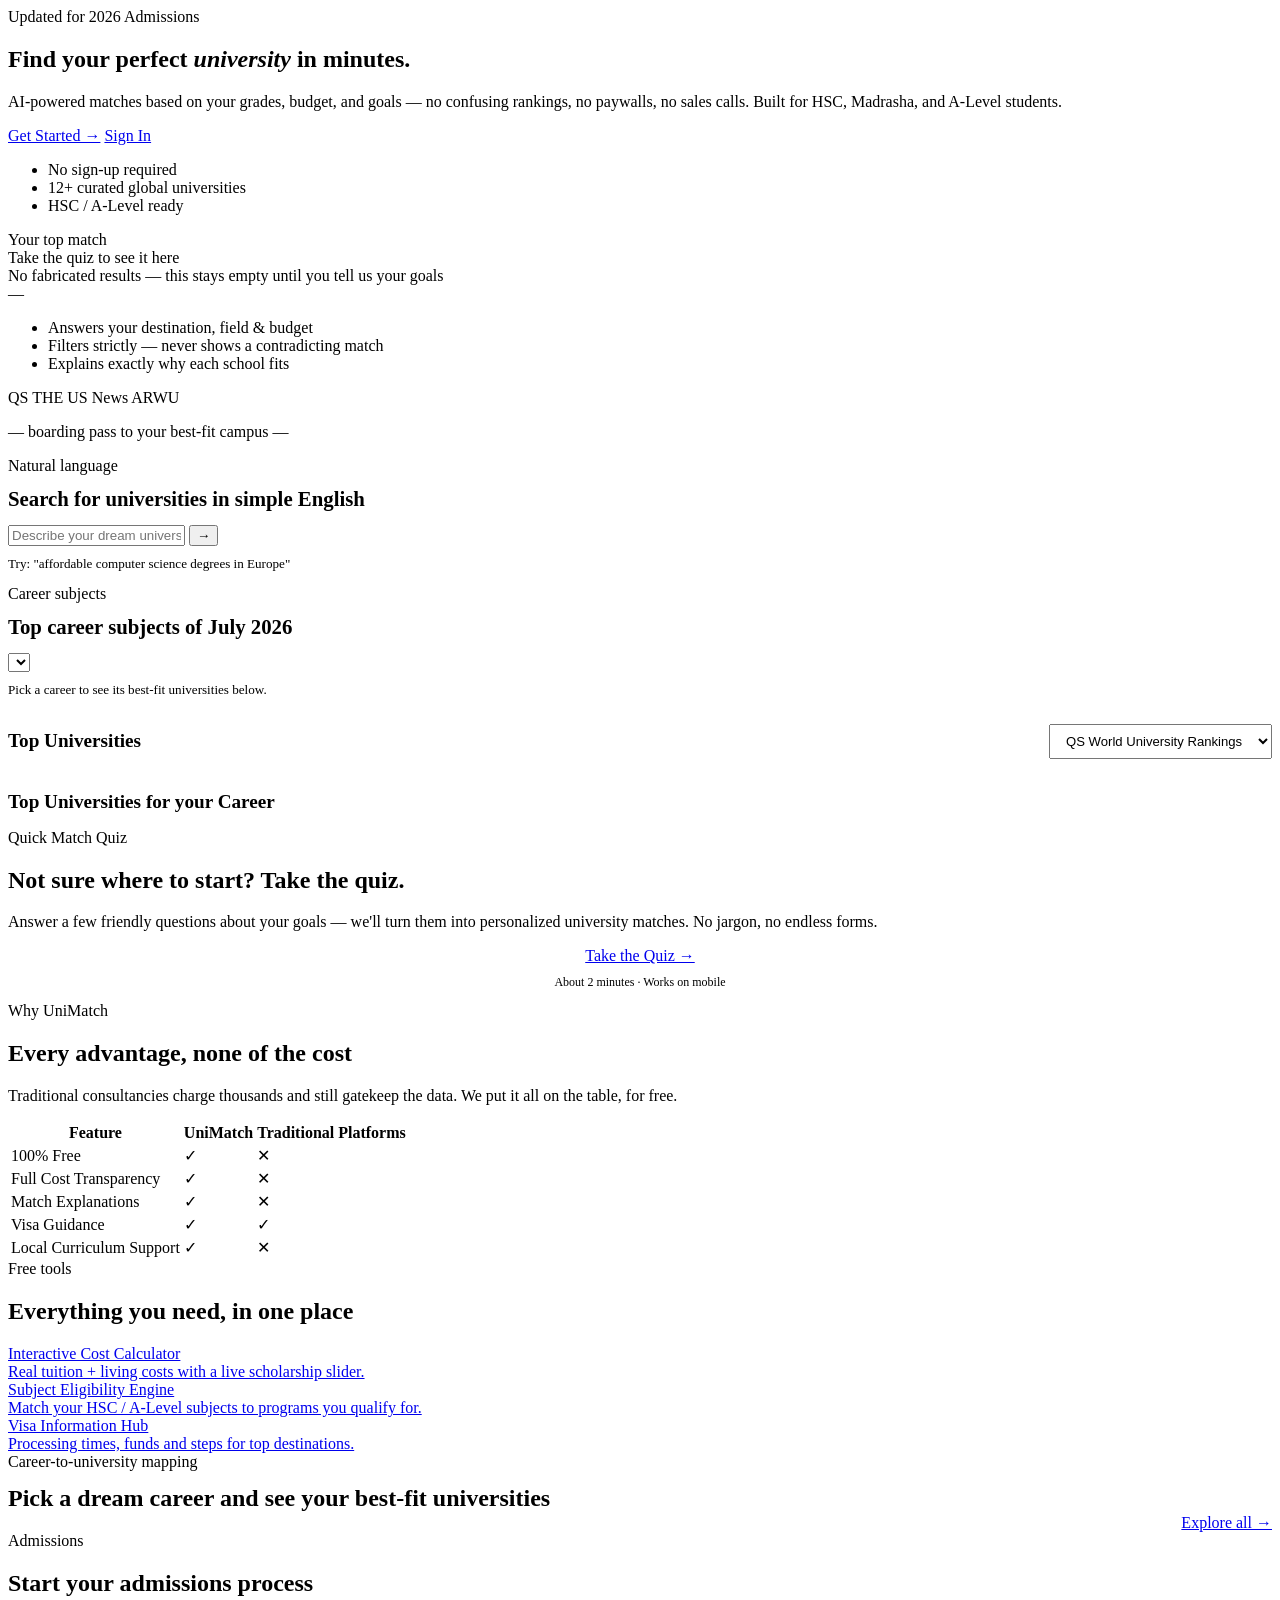
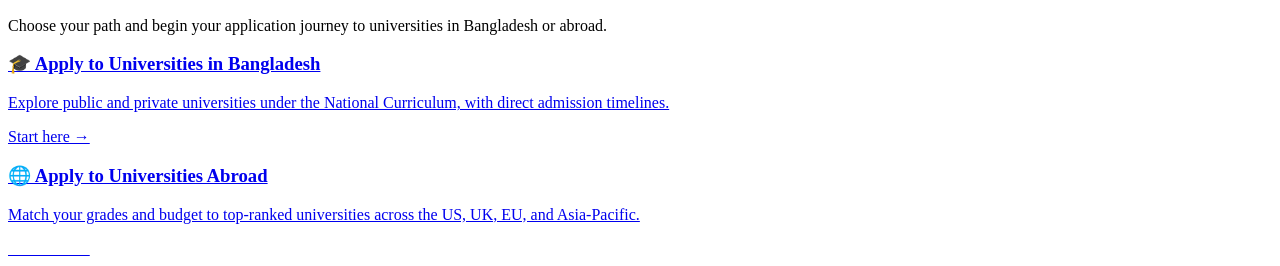
==== index.html @ 670eb044 "Add files via upload" ====
<!DOCTYPE html>
<html lang="en">
<head>
<meta charset="UTF-8">
<meta name="viewport" content="width=device-width, initial-scale=1.0">
<title>UniMatch — Find Your Perfect University in Minutes</title>
<meta name="description" content="AI-assisted, 100% free university matching for HSC, Madrasha and A-Level students — no confusing rankings, no paywalls.">
<link rel="preconnect" href="https://fonts.googleapis.com">
<link rel="stylesheet" href="css/style.css">
</head>
<body>

<div id="site-header" data-active="home"></div>

<main>

  <!-- HERO -->
  <section class="hero">
    <div class="wrap hero-grid">
      <div>
        <div class="hero-eyebrow-row">
          <span class="hero-badge">Updated for 2026 Admissions</span>
        </div>
        <h1 class="hero-title">Find your perfect <em>university</em> in minutes.</h1>
        <p class="hero-sub">AI-powered matches based on your grades, budget, and goals — no confusing rankings, no paywalls, no sales calls. Built for HSC, Madrasha, and A-Level students.</p>
        <div class="hero-cta-row">
          <a href="tools.html#quiz" class="btn btn-primary btn-shine">Get Started →</a>
          <a href="#" class="btn btn-ghost">Sign In</a>
        </div>
        <ul class="hero-trust">
          <li>No sign-up required</li>
          <li>12+ curated global universities</li>
          <li>HSC / A-Level ready</li>
        </ul>
      </div>

      <div class="hero-visual">
        <div class="ticket" id="heroTicket">
          <div class="ticket-row">
            <div>
              <div class="ticket-label" id="heroTicketLabel">Your top match</div>
              <div class="ticket-uni" id="heroTicketUni">Take the quiz to see it here</div>
              <div class="ticket-loc" id="heroTicketLoc">No fabricated results — this stays empty until you tell us your goals</div>
            </div>
            <div class="ticket-score" id="heroTicketScore">—</div>
          </div>
          <div class="ticket-divider"></div>
          <ul class="ticket-reasons" id="heroTicketReasons">
            <li>Answers your destination, field &amp; budget</li>
            <li>Filters strictly — never shows a contradicting match</li>
            <li>Explains exactly why each school fits</li>
          </ul>
          <div class="ticket-tags">
            <span class="ticket-tag">QS</span>
            <span class="ticket-tag">THE</span>
            <span class="ticket-tag">US News</span>
            <span class="ticket-tag">ARWU</span>
          </div>
        </div>
        <p class="hero-visual-caption">— boarding pass to your best-fit campus —</p>
      </div>
    </div>
  </section>

  <!-- DUAL SEARCH -->
  <section style="padding-top:0;">
    <div class="wrap panel-grid">
      <div class="reveal">
        <span class="eyebrow">Natural language</span>
        <h3 style="font-family:var(--font-display);font-size:1.3rem;margin:12px 0 14px;">Search for universities in simple English</h3>
        <div class="search-row">
          <input class="input-line" id="homeSearchInput" placeholder="Describe your dream university…">
          <button class="btn btn-primary" id="homeSearchBtn">→</button>
        </div>
        <p style="font-size:.82rem;color:var(--ink-45);margin-top:10px;">Try: "affordable computer science degrees in Europe"</p>
      </div>
      <div class="reveal">
        <span class="eyebrow">Career subjects</span>
        <h3 style="font-family:var(--font-display);font-size:1.3rem;margin:12px 0 14px;">Top career subjects of July 2026</h3>
        <select class="input-line" id="homeCareerSelect"></select>
        <p style="font-size:.82rem;color:var(--ink-45);margin-top:10px;">Pick a career to see its best-fit universities below.</p>
      </div>
    </div>
  </section>

  <!-- RANKINGS + CAREER PREVIEW -->
  <section>
    <div class="wrap panel-grid">
      <div class="reveal">
        <div class="field-block" style="display:flex;justify-content:space-between;align-items:center;">
          <h3 style="font-family:var(--font-display);font-size:1.2rem;">Top Universities</h3>
          <select class="input-line" style="width:auto;padding:8px 12px;font-size:.82rem;" id="homeRankSelect">
            <option value="qs">QS World University Rankings</option>
            <option value="the">Times Higher Education</option>
            <option value="usnews">US News &amp; World Report</option>
            <option value="arwu">ARWU Shanghai Ranking</option>
          </select>
        </div>
        <ul id="homeRankList"></ul>
      </div>
      <div class="reveal">
        <h3 style="font-family:var(--font-display);font-size:1.2rem;margin-bottom:16px;">Top Universities for your Career</h3>
        <div id="homeCareerList"></div>
      </div>
    </div>
  </section>

  <!-- QUICK MATCH QUIZ BANNER -->
  <section style="padding-top:0;">
    <div class="wrap">
      <div class="tool-hero reveal">
        <div>
          <span class="eyebrow">Quick Match Quiz</span>
          <h2>Not sure where to start? Take the quiz.</h2>
          <p>Answer a few friendly questions about your goals — we'll turn them into personalized university matches. No jargon, no endless forms.</p>
        </div>
        <div style="text-align:center;">
          <a href="tools.html#quiz" class="btn btn-gold btn-shine">Take the Quiz →</a>
          <p style="font-family:var(--font-mono);font-size:.75rem;color:var(--ink-45);margin-top:10px;">About 2 minutes · Works on mobile</p>
        </div>
      </div>
    </div>
  </section>

  <!-- WHY FMV -->
  <section>
    <div class="wrap">
      <div class="section-head center reveal">
        <span class="eyebrow" style="justify-content:center;">Why UniMatch</span>
        <h2>Every advantage, none of the cost</h2>
        <p>Traditional consultancies charge thousands and still gatekeep the data. We put it all on the table, for free.</p>
      </div>
      <div class="compare-wrap reveal">
        <table class="compare">
          <thead>
            <tr><th>Feature</th><th class="brand-col">UniMatch</th><th>Traditional Platforms</th></tr>
          </thead>
          <tbody>
            <tr><td>100% Free</td><td class="yes">✓</td><td class="no">✕</td></tr>
            <tr><td>Full Cost Transparency</td><td class="yes">✓</td><td class="no">✕</td></tr>
            <tr><td>Match Explanations</td><td class="yes">✓</td><td class="no">✕</td></tr>
            <tr><td>Visa Guidance</td><td class="yes">✓</td><td class="yes">✓</td></tr>
            <tr><td>Local Curriculum Support</td><td class="yes">✓</td><td class="no">✕</td></tr>
          </tbody>
        </table>
      </div>
    </div>
  </section>

  <!-- TOOLS GRID -->
  <section style="padding-top:0;">
    <div class="wrap">
      <div class="section-head reveal">
        <span class="eyebrow">Free tools</span>
        <h2>Everything you need, in one place</h2>
      </div>
      <div class="career-grid reveal" style="grid-template-columns:repeat(3,1fr);">
        <a href="tools.html#cost" class="career-card">
          <div class="career-name">Interactive Cost Calculator</div>
          <div class="career-field">Real tuition + living costs with a live scholarship slider.</div>
        </a>
        <a href="tools.html#eligibility" class="career-card">
          <div class="career-name">Subject Eligibility Engine</div>
          <div class="career-field">Match your HSC / A-Level subjects to programs you qualify for.</div>
        </a>
        <a href="visa.html" class="career-card">
          <div class="career-name">Visa Information Hub</div>
          <div class="career-field">Processing times, funds and steps for top destinations.</div>
        </a>
      </div>
    </div>
  </section>

  <!-- CAREER TO UNIVERSITY MAPPING -->
  <section style="padding-top:0;">
    <div class="wrap">
      <div class="section-head reveal" style="display:flex;justify-content:space-between;align-items:flex-end;max-width:none;flex-wrap:wrap;gap:10px;">
        <div>
          <span class="eyebrow">Career-to-university mapping</span>
          <h2 style="margin-top:14px;">Pick a dream career and see your best-fit universities</h2>
        </div>
        <a href="tools.html#career" class="btn btn-ghost btn-sm">Explore all →</a>
      </div>
      <div class="career-grid reveal" id="homeCareerGrid"></div>
    </div>
  </section>

  <!-- ADMISSIONS CTA -->
  <section>
    <div class="wrap">
      <div class="section-head center reveal">
        <span class="eyebrow" style="justify-content:center;">Admissions</span>
        <h2>Start your admissions process</h2>
        <p>Choose your path and begin your application journey to universities in Bangladesh or abroad.</p>
      </div>
      <div class="path-grid reveal">
        <a href="admissions.html#bd" class="path-card bd">
          <h3>🎓 Apply to Universities in Bangladesh</h3>
          <p>Explore public and private universities under the National Curriculum, with direct admission timelines.</p>
          <span class="btn btn-ghost" style="border-color:rgba(16,25,46,.3);width:fit-content;">Start here →</span>
        </a>
        <a href="admissions.html#abroad" class="path-card abroad">
          <h3>🌐 Apply to Universities Abroad</h3>
          <p>Match your grades and budget to top-ranked universities across the US, UK, EU, and Asia-Pacific.</p>
          <span class="btn btn-ghost" style="border-color:rgba(255,255,255,.35);color:#fff;width:fit-content;">Start here →</span>
        </a>
      </div>
    </div>
  </section>

</main>

<div id="site-footer"></div>

<script src="js/data.js"></script>
<script src="js/main.js"></script>
<script src="js/home.js"></script>
</body>
</html>
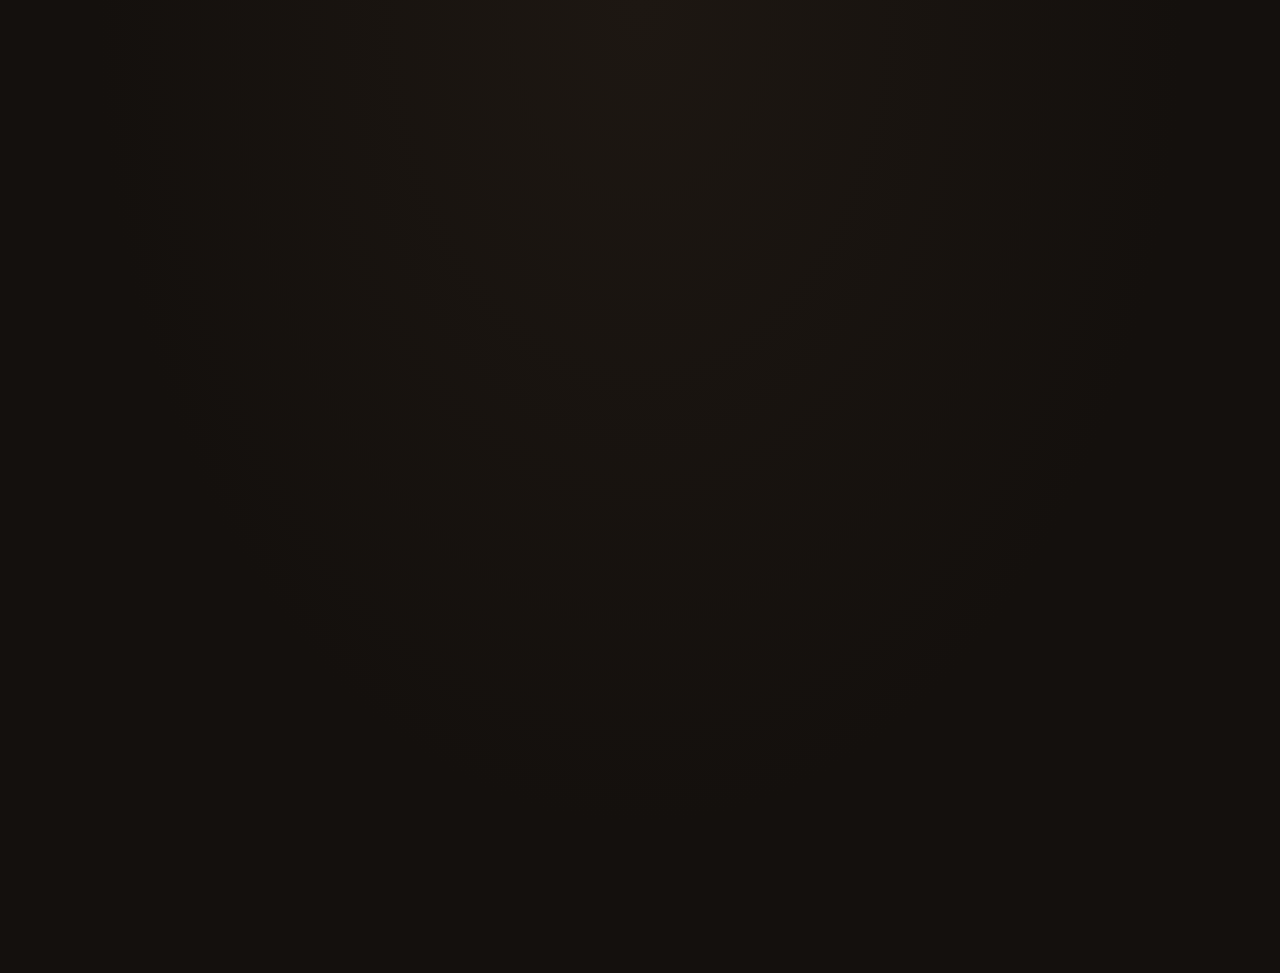
==== commit 03f3e2a3: "Rename gemini-code-1784160154772.html to index.html" ====
--- a/index.html
+++ b/index.html
@@ -1,219 +1,63 @@
 <!DOCTYPE html>
 <html lang="en">
 <head>
-<meta charset="UTF-8">
-<meta name="viewport" content="width=device-width, initial-scale=1.0">
-<title>UniMatch — Find Your Perfect University in Minutes</title>
-<meta name="description" content="AI-assisted, 100% free university matching for HSC, Madrasha and A-Level students — no confusing rankings, no paywalls.">
-<link rel="preconnect" href="https://fonts.googleapis.com">
-<link rel="stylesheet" href="css/style.css">
+  <meta charset="UTF-8">
+  <meta name="viewport" content="width=device-width, initial-scale=1.0">
+  <title>UniMatch — Smart University Matching</title>
+  <link rel="stylesheet" href="style.css">
+  <script src="js/main.js" defer></script>
 </head>
 <body>
 
-<div id="site-header" data-active="home"></div>
+  <div id="site-header" data-active="home"></div>
 
-<main>
+  <main class="wrap" style="padding-top: 40px; padding-bottom: 80px;">
+    <section class="reveal" style="text-align: center; max-width: 700px; margin: 0 auto 60px auto;">
+      <span class="eyebrow">AI-Assisted Search Framework</span>
+      <h1 style="font-size: 2.8rem; line-height: 1.15; margin: 12px 0 20px 0; letter-spacing: -0.03em;">
+        Find Your Perfect University Match.
+      </h1>
+      <p style="font-size: 1.2rem; color: var(--cream-dim); line-height: 1.6; margin-bottom: 30px;">
+        Connect your HSC, Madrasha, or A-Level grades directly to realistic global admissions pathways and local institution choices.
+      </p>
+      
+      <div style="background: var(--surface); border: 1px solid var(--line); padding: 6px; border-radius: 30px; display: flex; gap: 6px; align-items: center; max-width: 540px; margin: 0 auto;">
+        <input type="text" id="homeSearchInput" placeholder="Try: 'Computer Science in USA under $25k budget'..." style="flex: 1; background: transparent; border: 0; padding: 0 20px; color: var(--cream); font-family: inherit; font-size: 0.95rem; outline: none;">
+        <button class="btn btn-primary btn-shine" id="homeSearchBtn" style="border-radius: 24px; padding: 10px 24px;">Search Matrix</button>
+      </div>
+    </section>
 
-  <!-- HERO -->
-  <section class="hero">
-    <div class="wrap hero-grid">
-      <div>
-        <div class="hero-eyebrow-row">
-          <span class="hero-badge">Updated for 2026 Admissions</span>
-        </div>
-        <h1 class="hero-title">Find your perfect <em>university</em> in minutes.</h1>
-        <p class="hero-sub">AI-powered matches based on your grades, budget, and goals — no confusing rankings, no paywalls, no sales calls. Built for HSC, Madrasha, and A-Level students.</p>
-        <div class="hero-cta-row">
-          <a href="tools.html#quiz" class="btn btn-primary btn-shine">Get Started →</a>
-          <a href="#" class="btn btn-ghost">Sign In</a>
-        </div>
-        <ul class="hero-trust">
-          <li>No sign-up required</li>
-          <li>12+ curated global universities</li>
-          <li>HSC / A-Level ready</li>
-        </ul>
+    <div class="footer-grid" style="margin-top: 40px; gap: 30px;">
+      <div class="visa-card reveal" style="padding: 30px;">
+        <span class="eyebrow">Strategic Evaluation</span>
+        <h3>Natural Query Search</h3>
+        <p style="margin-top: 10px; color: var(--cream-dim);">Describe your dream target parameters in normal everyday language. The processing engine isolates regions, fees, and subject domains automatically.</p>
+        <a href="tools.html#search" class="btn btn-ghost btn-sm" style="margin-top: 20px; padding-left: 0;">Launch Search →</a>
       </div>
-
-      <div class="hero-visual">
-        <div class="ticket" id="heroTicket">
-          <div class="ticket-row">
-            <div>
-              <div class="ticket-label" id="heroTicketLabel">Your top match</div>
-              <div class="ticket-uni" id="heroTicketUni">Take the quiz to see it here</div>
-              <div class="ticket-loc" id="heroTicketLoc">No fabricated results — this stays empty until you tell us your goals</div>
-            </div>
-            <div class="ticket-score" id="heroTicketScore">—</div>
-          </div>
-          <div class="ticket-divider"></div>
-          <ul class="ticket-reasons" id="heroTicketReasons">
-            <li>Answers your destination, field &amp; budget</li>
-            <li>Filters strictly — never shows a contradicting match</li>
-            <li>Explains exactly why each school fits</li>
-          </ul>
-          <div class="ticket-tags">
-            <span class="ticket-tag">QS</span>
-            <span class="ticket-tag">THE</span>
-            <span class="ticket-tag">US News</span>
-            <span class="ticket-tag">ARWU</span>
-          </div>
-        </div>
-        <p class="hero-visual-caption">— boarding pass to your best-fit campus —</p>
+      <div class="visa-card reveal" style="padding: 30px;">
+        <span class="eyebrow">Local Integrations</span>
+        <h3>Curriculum Alignment</h3>
+        <p style="margin-top: 10px; color: var(--cream-dim);">Custom parsing algorithms translate National Board GPA equations and A-Level raw sheets directly into international matching targets.</p>
+        <a href="tools.html#eligibility" class="btn btn-ghost btn-sm" style="margin-top: 20px; padding-left: 0;">Check Eligibility →</a>
       </div>
     </div>
-  </section>
+  </main>
 
-  <!-- DUAL SEARCH -->
-  <section style="padding-top:0;">
-    <div class="wrap panel-grid">
-      <div class="reveal">
-        <span class="eyebrow">Natural language</span>
-        <h3 style="font-family:var(--font-display);font-size:1.3rem;margin:12px 0 14px;">Search for universities in simple English</h3>
-        <div class="search-row">
-          <input class="input-line" id="homeSearchInput" placeholder="Describe your dream university…">
-          <button class="btn btn-primary" id="homeSearchBtn">→</button>
-        </div>
-        <p style="font-size:.82rem;color:var(--ink-45);margin-top:10px;">Try: "affordable computer science degrees in Europe"</p>
-      </div>
-      <div class="reveal">
-        <span class="eyebrow">Career subjects</span>
-        <h3 style="font-family:var(--font-display);font-size:1.3rem;margin:12px 0 14px;">Top career subjects of July 2026</h3>
-        <select class="input-line" id="homeCareerSelect"></select>
-        <p style="font-size:.82rem;color:var(--ink-45);margin-top:10px;">Pick a career to see its best-fit universities below.</p>
-      </div>
-    </div>
-  </section>
+  <script>
+    document.addEventListener("DOMContentLoaded", () => {
+      const input = document.getElementById("homeSearchInput");
+      const btn = document.getElementById("homeSearchBtn");
+      if(btn && input) {
+        const trigger = () => {
+          if(input.value.trim()) window.location.href = `tools.html?q=${encodeURIComponent(input.value.trim())}#search`;
+        };
+        btn.addEventListener("click", trigger);
+        input.addEventListener("keydown", e => { if(e.key === "Enter") trigger(); });
+      }
+    });
+  </script>
 
-  <!-- RANKINGS + CAREER PREVIEW -->
-  <section>
-    <div class="wrap panel-grid">
-      <div class="reveal">
-        <div class="field-block" style="display:flex;justify-content:space-between;align-items:center;">
-          <h3 style="font-family:var(--font-display);font-size:1.2rem;">Top Universities</h3>
-          <select class="input-line" style="width:auto;padding:8px 12px;font-size:.82rem;" id="homeRankSelect">
-            <option value="qs">QS World University Rankings</option>
-            <option value="the">Times Higher Education</option>
-            <option value="usnews">US News &amp; World Report</option>
-            <option value="arwu">ARWU Shanghai Ranking</option>
-          </select>
-        </div>
-        <ul id="homeRankList"></ul>
-      </div>
-      <div class="reveal">
-        <h3 style="font-family:var(--font-display);font-size:1.2rem;margin-bottom:16px;">Top Universities for your Career</h3>
-        <div id="homeCareerList"></div>
-      </div>
-    </div>
-  </section>
+  <div id="site-footer"></div>
 
-  <!-- QUICK MATCH QUIZ BANNER -->
-  <section style="padding-top:0;">
-    <div class="wrap">
-      <div class="tool-hero reveal">
-        <div>
-          <span class="eyebrow">Quick Match Quiz</span>
-          <h2>Not sure where to start? Take the quiz.</h2>
-          <p>Answer a few friendly questions about your goals — we'll turn them into personalized university matches. No jargon, no endless forms.</p>
-        </div>
-        <div style="text-align:center;">
-          <a href="tools.html#quiz" class="btn btn-gold btn-shine">Take the Quiz →</a>
-          <p style="font-family:var(--font-mono);font-size:.75rem;color:var(--ink-45);margin-top:10px;">About 2 minutes · Works on mobile</p>
-        </div>
-      </div>
-    </div>
-  </section>
-
-  <!-- WHY FMV -->
-  <section>
-    <div class="wrap">
-      <div class="section-head center reveal">
-        <span class="eyebrow" style="justify-content:center;">Why UniMatch</span>
-        <h2>Every advantage, none of the cost</h2>
-        <p>Traditional consultancies charge thousands and still gatekeep the data. We put it all on the table, for free.</p>
-      </div>
-      <div class="compare-wrap reveal">
-        <table class="compare">
-          <thead>
-            <tr><th>Feature</th><th class="brand-col">UniMatch</th><th>Traditional Platforms</th></tr>
-          </thead>
-          <tbody>
-            <tr><td>100% Free</td><td class="yes">✓</td><td class="no">✕</td></tr>
-            <tr><td>Full Cost Transparency</td><td class="yes">✓</td><td class="no">✕</td></tr>
-            <tr><td>Match Explanations</td><td class="yes">✓</td><td class="no">✕</td></tr>
-            <tr><td>Visa Guidance</td><td class="yes">✓</td><td class="yes">✓</td></tr>
-            <tr><td>Local Curriculum Support</td><td class="yes">✓</td><td class="no">✕</td></tr>
-          </tbody>
-        </table>
-      </div>
-    </div>
-  </section>
-
-  <!-- TOOLS GRID -->
-  <section style="padding-top:0;">
-    <div class="wrap">
-      <div class="section-head reveal">
-        <span class="eyebrow">Free tools</span>
-        <h2>Everything you need, in one place</h2>
-      </div>
-      <div class="career-grid reveal" style="grid-template-columns:repeat(3,1fr);">
-        <a href="tools.html#cost" class="career-card">
-          <div class="career-name">Interactive Cost Calculator</div>
-          <div class="career-field">Real tuition + living costs with a live scholarship slider.</div>
-        </a>
-        <a href="tools.html#eligibility" class="career-card">
-          <div class="career-name">Subject Eligibility Engine</div>
-          <div class="career-field">Match your HSC / A-Level subjects to programs you qualify for.</div>
-        </a>
-        <a href="visa.html" class="career-card">
-          <div class="career-name">Visa Information Hub</div>
-          <div class="career-field">Processing times, funds and steps for top destinations.</div>
-        </a>
-      </div>
-    </div>
-  </section>
-
-  <!-- CAREER TO UNIVERSITY MAPPING -->
-  <section style="padding-top:0;">
-    <div class="wrap">
-      <div class="section-head reveal" style="display:flex;justify-content:space-between;align-items:flex-end;max-width:none;flex-wrap:wrap;gap:10px;">
-        <div>
-          <span class="eyebrow">Career-to-university mapping</span>
-          <h2 style="margin-top:14px;">Pick a dream career and see your best-fit universities</h2>
-        </div>
-        <a href="tools.html#career" class="btn btn-ghost btn-sm">Explore all →</a>
-      </div>
-      <div class="career-grid reveal" id="homeCareerGrid"></div>
-    </div>
-  </section>
-
-  <!-- ADMISSIONS CTA -->
-  <section>
-    <div class="wrap">
-      <div class="section-head center reveal">
-        <span class="eyebrow" style="justify-content:center;">Admissions</span>
-        <h2>Start your admissions process</h2>
-        <p>Choose your path and begin your application journey to universities in Bangladesh or abroad.</p>
-      </div>
-      <div class="path-grid reveal">
-        <a href="admissions.html#bd" class="path-card bd">
-          <h3>🎓 Apply to Universities in Bangladesh</h3>
-          <p>Explore public and private universities under the National Curriculum, with direct admission timelines.</p>
-          <span class="btn btn-ghost" style="border-color:rgba(16,25,46,.3);width:fit-content;">Start here →</span>
-        </a>
-        <a href="admissions.html#abroad" class="path-card abroad">
-          <h3>🌐 Apply to Universities Abroad</h3>
-          <p>Match your grades and budget to top-ranked universities across the US, UK, EU, and Asia-Pacific.</p>
-          <span class="btn btn-ghost" style="border-color:rgba(255,255,255,.35);color:#fff;width:fit-content;">Start here →</span>
-        </a>
-      </div>
-    </div>
-  </section>
-
-</main>
-
-<div id="site-footer"></div>
-
-<script src="js/data.js"></script>
-<script src="js/main.js"></script>
-<script src="js/home.js"></script>
 </body>
 </html>
--- a/style.css
+++ b/style.css
@@ -0,0 +1,548 @@
+/* ============================================================
+   UniMatch — design tokens v2
+   Dark stage backdrop, warm swatch palette (cream/tan/orange/
+   terracotta/near-black), floating card motif, mono data accents.
+============================================================ */
+
+@import url('https://fonts.googleapis.com/css2?family=Fraunces:opsz,wght@9..144,400;9..144,500;9..144,600;9..144,700&family=Inter:wght@400;500;600;700;800&family=IBM+Plex+Mono:wght@400;500;600&display=swap');
+
+:root{
+  --bg:         #14100D;
+  --bg-soft:    #1B1611;
+  --panel:      #201A15;
+  --card:       #241D17;
+  --card-hi:    #2B221A;
+  --line:       #392E22;
+  --line-soft:  #2A231B;
+
+  --cream:      #F3E7D2;
+  --cream-dim:  rgba(243,231,210,0.68);
+  --cream-45:   rgba(243,231,210,0.42);
+
+  --tan:        #C99A6B;
+  --orange:     #E38A2B;
+  --orange-deep:#B8651A;
+  --terracotta: #CB4B23;
+  --teal:       #3FA98C;
+  --teal-deep:  #2C8069;
+
+  --font-display: 'Fraunces', serif;
+  --font-body: 'Inter', sans-serif;
+  --font-mono: 'IBM Plex Mono', monospace;
+
+  --radius-s: 10px;
+  --radius-m: 16px;
+  --radius-l: 26px;
+
+  --shadow-card: 0 1px 0 rgba(0,0,0,0.3), 0 20px 40px -20px rgba(0,0,0,0.6);
+  --shadow-lift: 0 20px 50px -18px rgba(0,0,0,0.7);
+}
+
+*,*::before,*::after{ box-sizing:border-box; }
+html{ scroll-behavior:smooth; }
+body{
+  margin:0;
+  font-family:var(--font-body);
+  background:var(--bg);
+  background-image:radial-gradient(ellipse at top, #1D1712 0%, #14100D 60%);
+  color:var(--cream);
+  -webkit-font-smoothing:antialiased;
+}
+img{ max-width:100%; display:block; }
+a{ color:inherit; text-decoration:none; }
+button{ font-family:inherit; cursor:pointer; }
+ul{ margin:0; padding:0; list-style:none; }
+h1,h2,h3,h4{ font-family:var(--font-display); margin:0; line-height:1.08; letter-spacing:-0.01em; color:var(--cream); }
+p{ margin:0; }
+
+.eyebrow{
+  font-family:var(--font-mono);
+  font-size:.72rem;
+  letter-spacing:.14em;
+  text-transform:uppercase;
+  color:var(--orange);
+  display:inline-flex;
+  align-items:center;
+  gap:.5em;
+}
+.eyebrow::before{
+  content:"";
+  width:16px; height:1px;
+  background:var(--orange);
+  display:inline-block;
+}
+
+:focus-visible{
+  outline:2px solid var(--teal);
+  outline-offset:3px;
+  border-radius:4px;
+}
+
+/* ---------- layout shell ---------- */
+.wrap{ max-width:1180px; margin:0 auto; padding:0 28px; }
+main{ display:block; }
+section{ padding:88px 0; }
+@media (max-width:760px){
+  section{ padding:56px 0; }
+  .wrap{ padding:0 20px; }
+}
+
+/* swatch strip — echoes the reference palette */
+.swatch-strip{ display:flex; gap:8px; margin-bottom:22px; }
+.swatch-strip span{ width:22px; height:22px; border-radius:6px; box-shadow:inset 0 0 0 1px rgba(0,0,0,.25); }
+
+/* ---------- header ---------- */
+.site-header{
+  position:sticky; top:0; z-index:50;
+  background:rgba(20,16,13,0.86);
+  backdrop-filter:blur(12px);
+  border-bottom:1px solid var(--line);
+}
+.site-header .wrap{
+  height:74px;
+  display:flex; align-items:center; justify-content:space-between;
+}
+.brand{
+  display:flex; align-items:center; gap:10px;
+  font-family:var(--font-display); font-weight:600; font-size:1.28rem;
+  color:var(--cream);
+}
+.brand-mark{
+  width:34px; height:34px; border-radius:9px;
+  background:linear-gradient(135deg,var(--orange),var(--terracotta));
+  display:flex; align-items:center; justify-content:center;
+  color:#1A130C; font-family:var(--font-display); font-weight:700; font-size:1.05rem;
+}
+.main-nav{ display:flex; align-items:center; gap:34px; }
+.main-nav a{
+  font-size:.94rem; font-weight:500; color:var(--cream-dim);
+  position:relative; padding:6px 0;
+}
+.main-nav a:hover, .main-nav a.active{ color:var(--cream); }
+.main-nav a.active::after{
+  content:""; position:absolute; left:0; right:0; bottom:-2px; height:2px; background:var(--orange);
+}
+.header-actions{ display:flex; align-items:center; gap:14px; }
+.nav-toggle{ display:none; background:none; border:none; padding:6px; color:var(--cream); }
+.nav-toggle svg{ width:24px; height:24px; }
+
+.btn{
+  display:inline-flex; align-items:center; justify-content:center; gap:8px;
+  font-weight:600; font-size:.92rem;
+  padding:12px 22px; border-radius:999px;
+  border:1px solid transparent;
+  transition:transform .18s ease, box-shadow .18s ease, background .18s ease, color .18s ease;
+  white-space:nowrap;
+}
+.btn:hover{ transform:translateY(-1px); }
+.btn-primary{ background:linear-gradient(135deg,var(--orange),var(--terracotta)); color:#1A130C; }
+.btn-primary:hover{ box-shadow:var(--shadow-lift); filter:brightness(1.06); }
+.btn-ghost{ background:transparent; color:var(--cream); border-color:var(--line); }
+.btn-ghost:hover{ border-color:var(--tan); }
+.btn-gold{ background:var(--tan); color:#1A130C; }
+.btn-gold:hover{ filter:brightness(1.08); }
+.btn-teal{ background:var(--teal); color:#0E1E1A; }
+.btn-teal:hover{ background:var(--teal-deep); color:#fff; }
+.btn-sm{ padding:9px 16px; font-size:.82rem; }
+.btn-block{ width:100%; }
+.btn[disabled]{ opacity:.4; cursor:not-allowed; transform:none !important; }
+
+/* ---------- boarding-pass / ticket card motif ---------- */
+.pass{
+  position:relative;
+  background:var(--card);
+  border:1px solid var(--line);
+  border-radius:var(--radius-m);
+  box-shadow:var(--shadow-card);
+  overflow:hidden;
+}
+
+/* ---------- hero ---------- */
+.hero{ padding:64px 0 100px; position:relative; overflow:hidden; }
+.hero-grid{
+  display:grid;
+  grid-template-columns:1.05fr .95fr;
+  gap:64px;
+  align-items:center;
+}
+.hero-eyebrow-row{ display:flex; align-items:center; gap:14px; margin-bottom:26px; flex-wrap:wrap; }
+.hero-badge{
+  font-family:var(--font-mono); font-size:.72rem; letter-spacing:.06em;
+  background:var(--card-hi); border:1px solid var(--line); color:var(--tan);
+  padding:6px 12px; border-radius:999px;
+}
+h1.hero-title{
+  font-size:clamp(2.5rem, 4.6vw, 3.7rem);
+  font-weight:600;
+  margin-bottom:22px;
+}
+h1.hero-title em{ font-style:normal; color:var(--orange); }
+.hero-sub{
+  font-size:1.14rem; color:var(--cream-dim); max-width:520px; margin-bottom:34px; line-height:1.55;
+}
+.hero-cta-row{ display:flex; gap:14px; flex-wrap:wrap; margin-bottom:30px; }
+.hero-trust{ display:flex; gap:26px; flex-wrap:wrap; }
+.hero-trust li{
+  font-size:.86rem; color:var(--cream-dim); display:flex; align-items:center; gap:8px;
+}
+.hero-trust li::before{ content:"✓"; color:var(--teal); font-weight:700; }
+
+.hero-visual{ position:relative; }
+.ticket{
+  background:linear-gradient(160deg,#241C15,#181310);
+  color:var(--cream);
+  border:1px solid var(--line);
+  border-radius:var(--radius-l);
+  padding:30px 30px 26px;
+  box-shadow:var(--shadow-lift);
+  transform:rotate(-1.4deg);
+}
+.ticket-row{ display:flex; justify-content:space-between; align-items:flex-start; margin-bottom:22px; }
+.ticket-label{ font-family:var(--font-mono); font-size:.68rem; letter-spacing:.14em; text-transform:uppercase; color:var(--cream-45); margin-bottom:6px; }
+.ticket-score{
+  width:64px; height:64px; border-radius:50%;
+  background:linear-gradient(135deg,var(--orange),var(--terracotta)); color:#1A130C;
+  display:flex; align-items:center; justify-content:center;
+  font-family:var(--font-mono); font-weight:600; font-size:1.05rem;
+  flex-shrink:0;
+}
+.ticket-uni{ font-family:var(--font-display); font-size:1.5rem; font-weight:600; margin-bottom:2px; }
+.ticket-loc{ font-size:.9rem; color:var(--cream-45); }
+.ticket-divider{ border-top:1px dashed var(--line); margin:18px 0; position:relative; }
+.ticket-divider::before,.ticket-divider::after{
+  content:""; position:absolute; top:-9px; width:18px; height:18px; border-radius:50%; background:var(--bg);
+  border:1px solid var(--line);
+}
+.ticket-divider::before{ left:-30px; }
+.ticket-divider::after{ right:-30px; }
+.ticket-reasons li{
+  display:flex; align-items:center; gap:10px; font-size:.92rem; padding:6px 0; color:var(--cream-dim);
+}
+.ticket-reasons li::before{ content:"✓"; color:var(--orange); font-weight:700; }
+.ticket-tags{ display:flex; gap:8px; margin-top:18px; flex-wrap:wrap; }
+.ticket-tag{
+  font-family:var(--font-mono); font-size:.68rem; letter-spacing:.04em;
+  border:1px solid var(--line); color:var(--cream-dim);
+  padding:5px 10px; border-radius:999px;
+}
+.hero-visual-caption{
+  font-family:var(--font-mono); font-size:.75rem; color:var(--cream-45); text-align:center; margin-top:18px;
+}
+
+/* ---------- section heads ---------- */
+.section-head{ max-width:640px; margin-bottom:46px; }
+.section-head h2{ font-size:clamp(1.9rem,3vw,2.5rem); margin:14px 0 12px; font-weight:600; }
+.section-head p{ color:var(--cream-dim); font-size:1.02rem; line-height:1.55; }
+.section-head.center{ margin-left:auto; margin-right:auto; text-align:center; }
+
+/* ---------- comparison table ---------- */
+.compare-wrap{ overflow-x:auto; }
+table.compare{
+  width:100%; border-collapse:collapse; min-width:560px;
+  background:var(--card); border-radius:var(--radius-m); overflow:hidden;
+  box-shadow:var(--shadow-card);
+}
+table.compare th, table.compare td{ padding:18px 22px; text-align:left; border-bottom:1px solid var(--line); }
+table.compare thead th{
+  font-family:var(--font-mono); font-size:.72rem; letter-spacing:.08em; text-transform:uppercase; color:var(--cream-45);
+  background:var(--panel);
+}
+table.compare th:not(:first-child), table.compare td:not(:first-child){ text-align:center; }
+table.compare tbody tr:last-child td{ border-bottom:none; }
+table.compare td.yes{ color:var(--teal); font-weight:700; }
+table.compare td.no{ color:var(--cream-45); }
+table.compare th.brand-col{ color:var(--orange); font-family:var(--font-body); font-weight:700; }
+
+/* ---------- career grid ---------- */
+.career-grid{ display:grid; grid-template-columns:repeat(4,1fr); gap:16px; }
+@media (max-width:900px){ .career-grid{ grid-template-columns:repeat(2,1fr); } }
+@media (max-width:520px){ .career-grid{ grid-template-columns:1fr; } }
+.career-card{
+  background:var(--card); border:1px solid var(--line); border-radius:var(--radius-m);
+  padding:22px; cursor:pointer; transition:border-color .18s, transform .18s, box-shadow .18s;
+  text-align:left; width:100%;
+}
+.career-card:hover{ border-color:var(--teal); transform:translateY(-3px); box-shadow:var(--shadow-card); }
+.career-card.active{ border-color:var(--orange); background:var(--card-hi); }
+.career-card .career-name{ font-family:var(--font-display); font-size:1.12rem; font-weight:600; margin-bottom:4px; }
+.career-card .career-field{ font-size:.82rem; color:var(--cream-45); }
+
+.career-results{ margin-top:28px; }
+.career-results-head{ display:flex; align-items:baseline; justify-content:space-between; margin-bottom:16px; flex-wrap:wrap; gap:8px;}
+.career-results-head h3{ font-size:1.3rem; }
+.career-results-head p{ color:var(--cream-dim); font-size:.92rem; max-width:520px; }
+
+.match-row{
+  display:grid; grid-template-columns:auto 1fr auto; gap:18px; align-items:center;
+  background:var(--card); border:1px solid var(--line); border-radius:var(--radius-s);
+  padding:16px 20px; margin-bottom:10px;
+}
+.match-rank{ font-family:var(--font-mono); color:var(--cream-45); font-size:.85rem; }
+.match-name{ font-weight:700; font-family:var(--font-display); font-size:1.05rem; }
+.match-loc{ font-size:.82rem; color:var(--cream-45); }
+.match-pct{
+  font-family:var(--font-mono); font-weight:600; color:var(--teal);
+  background:rgba(63,169,140,0.12); padding:6px 12px; border-radius:999px; font-size:.88rem;
+}
+
+/* ---------- footer ---------- */
+.site-footer{ background:#0F0C09; color:var(--cream-dim); padding:64px 0 30px; margin-top:60px; border-top:1px solid var(--line); }
+.footer-grid{ display:grid; grid-template-columns:1.4fr 1fr 1fr 1fr; gap:40px; margin-bottom:48px; }
+@media (max-width:760px){ .footer-grid{ grid-template-columns:1fr 1fr; } }
+.footer-brand{ display:flex; align-items:center; gap:10px; color:var(--cream); font-family:var(--font-display); font-size:1.2rem; font-weight:600; margin-bottom:14px; }
+.footer-desc{ font-size:.9rem; line-height:1.6; max-width:280px; }
+.footer-col h4{ font-family:var(--font-mono); font-size:.72rem; letter-spacing:.1em; text-transform:uppercase; color:var(--cream-45); margin-bottom:16px; font-weight:500;}
+.footer-col li{ margin-bottom:10px; font-size:.92rem; }
+.footer-col a:hover{ color:var(--orange); }
+.footer-bottom{ border-top:1px solid var(--line); padding-top:24px; font-size:.82rem; font-family:var(--font-mono); color:var(--cream-45); display:flex; justify-content:space-between; flex-wrap:wrap; gap:10px; }
+
+/* ---------- tools page ---------- */
+.tool-tabs{ display:flex; gap:10px; flex-wrap:wrap; margin-bottom:42px; }
+.tool-tab{
+  font-size:.88rem; font-weight:600; padding:10px 18px; border-radius:999px;
+  border:1px solid var(--line); background:var(--card); color:var(--cream-dim);
+  transition:all .16s;
+}
+.tool-tab:hover{ border-color:var(--tan); color:var(--cream); }
+.tool-tab.active{ background:linear-gradient(135deg,var(--orange),var(--terracotta)); color:#1A130C; border-color:transparent; }
+
+.tool-panel{ display:none; }
+.tool-panel.active{ display:block; }
+
+.tool-hero{
+  background:linear-gradient(135deg,#241C15,#1B1611);
+  border:1px solid var(--line);
+  border-radius:var(--radius-l);
+  padding:44px;
+  display:grid; grid-template-columns:1fr auto; gap:30px; align-items:center;
+  margin-bottom:34px;
+}
+@media (max-width:700px){ .tool-hero{ grid-template-columns:1fr; padding:30px 24px;} }
+.tool-hero h2{ font-size:clamp(1.6rem,3vw,2.1rem); margin:10px 0 12px; }
+.tool-hero p{ color:var(--cream-dim); max-width:480px; line-height:1.55; }
+.tool-tag{
+  display:inline-flex; align-items:center; gap:8px;
+  font-family:var(--font-mono); font-size:.7rem; letter-spacing:.1em; text-transform:uppercase;
+  padding:6px 12px; border-radius:999px; font-weight:600;
+}
+.tag-gold{ background:rgba(201,154,107,0.16); color:var(--tan); }
+.tag-teal{ background:rgba(63,169,140,0.16); color:var(--teal); }
+
+.panel-grid{ display:grid; grid-template-columns:1fr 1fr; gap:32px; align-items:start; }
+@media (max-width:820px){ .panel-grid{ grid-template-columns:1fr; } }
+
+.field-block{ margin-bottom:24px; }
+.field-label{ font-family:var(--font-mono); font-size:.72rem; letter-spacing:.1em; text-transform:uppercase; color:var(--cream-45); margin-bottom:12px; display:block; }
+.chip-row{ display:flex; gap:10px; flex-wrap:wrap; }
+.chip{
+  padding:11px 18px; border-radius:999px; border:1.5px solid var(--line); background:var(--card);
+  font-size:.9rem; font-weight:600; color:var(--cream-dim); transition:all .15s;
+}
+.chip:hover{ border-color:var(--tan); }
+.chip.selected{ background:var(--teal); border-color:var(--teal); color:#0E1E1A; }
+.chip.selected.gold{ background:var(--orange); border-color:var(--orange); color:#1A130C; }
+
+.input-line{
+  width:100%; padding:15px 18px; border:1.5px solid var(--line); border-radius:var(--radius-s);
+  font-size:1rem; font-family:var(--font-body); background:var(--card); color:var(--cream);
+}
+.input-line::placeholder{ color:var(--cream-45); }
+.input-line:focus{ border-color:var(--teal); outline:none; }
+.search-row{ display:flex; gap:10px; }
+.search-row .input-line{ flex:1; }
+
+.result-panel{
+  background:var(--card); border:1px solid var(--line); border-radius:var(--radius-m);
+  padding:30px; min-height:220px; box-shadow:var(--shadow-card);
+}
+.result-empty{ color:var(--cream-45); font-size:.95rem; text-align:center; padding:40px 10px; line-height:1.6; }
+
+.uni-result-card{
+  border:1px solid var(--line); border-radius:var(--radius-s); padding:16px 18px; margin-bottom:12px;
+  display:flex; justify-content:space-between; align-items:center; gap:14px; background:var(--panel);
+}
+.uni-result-card:last-child{ margin-bottom:0; }
+.uni-result-name{ font-family:var(--font-display); font-weight:600; font-size:1.02rem; }
+.uni-result-meta{ font-size:.8rem; color:var(--cream-45); }
+
+.subject-pill-list{ display:flex; flex-wrap:wrap; gap:10px; margin-top:14px; }
+.subject-pill{
+  font-family:var(--font-mono); font-size:.82rem; background:var(--panel); border:1px solid var(--line);
+  padding:8px 14px; border-radius:999px;
+}
+
+.eca-tier{ margin-bottom:22px; }
+.eca-tier h4{ font-size:1rem; margin-bottom:10px; font-family:var(--font-body); font-weight:700; color:var(--cream); }
+.eca-tier li{ padding:9px 0; border-bottom:1px dashed var(--line); font-size:.92rem; display:flex; gap:10px; color:var(--cream-dim); }
+.eca-tier li::before{ content:"—"; color:var(--cream-45); }
+.eca-tier li:last-child{ border-bottom:none; }
+
+/* cost calculator */
+.slider-row{ margin-top:6px; }
+.slider-row input[type=range]{ width:100%; accent-color:var(--teal); margin:14px 0 6px; }
+.slider-value{ font-family:var(--font-mono); font-weight:600; color:var(--teal); }
+.cost-breakdown-row{ display:flex; justify-content:space-between; padding:11px 0; border-bottom:1px solid var(--line); font-size:.92rem; color:var(--cream-dim); }
+.cost-breakdown-row:last-child{ border-bottom:none; }
+.cost-total{ display:flex; justify-content:space-between; padding-top:18px; margin-top:6px; font-size:1.15rem; font-weight:700; font-family:var(--font-display); color:var(--cream); }
+
+/* mini bar chart (pure CSS, no libs) */
+.bar-chart{ display:flex; flex-direction:column; gap:10px; margin-top:16px; }
+.bar-row{ display:grid; grid-template-columns:120px 1fr auto; gap:12px; align-items:center; font-size:.82rem; }
+.bar-track{ height:10px; border-radius:6px; background:var(--panel); overflow:hidden; }
+.bar-fill{ height:100%; border-radius:6px; background:linear-gradient(90deg,var(--orange),var(--terracotta)); width:0%; transition:width .8s ease; }
+.bar-fill.teal{ background:linear-gradient(90deg,var(--teal-deep),var(--teal)); }
+.bar-label{ color:var(--cream-dim); }
+.bar-value{ font-family:var(--font-mono); color:var(--cream-45); }
+
+/* quiz */
+.quiz-progress{ display:flex; gap:6px; margin-bottom:30px; }
+.quiz-progress span{ height:4px; flex:1; background:var(--line); border-radius:2px; overflow:hidden; }
+.quiz-progress span i{ display:block; height:100%; width:0; background:var(--orange); transition:width .3s; }
+.quiz-step{ display:none; }
+.quiz-step.active{ display:block; }
+.quiz-question{ font-family:var(--font-display); font-size:1.5rem; margin-bottom:20px; }
+.quiz-nav{ display:flex; justify-content:space-between; margin-top:30px; }
+
+/* ---------- rankings page ---------- */
+.rank-tabs{ display:flex; gap:10px; margin-bottom:28px; flex-wrap:wrap; }
+table.rank-table{ width:100%; border-collapse:collapse; background:var(--card); border-radius:var(--radius-m); overflow:hidden; box-shadow:var(--shadow-card); }
+table.rank-table th, table.rank-table td{ padding:16px 20px; text-align:left; border-bottom:1px solid var(--line); }
+table.rank-table thead th{ font-family:var(--font-mono); font-size:.7rem; text-transform:uppercase; letter-spacing:.08em; color:var(--cream-45); background:var(--panel); }
+table.rank-table td.rank-num{ font-family:var(--font-mono); color:var(--orange); font-weight:700; }
+table.rank-table td.tuition{ font-family:var(--font-mono); color:var(--cream-dim); }
+table.rank-table tbody tr:hover{ background:var(--card-hi); }
+table.rank-table tbody tr:last-child td{ border-bottom:none; }
+
+/* ---------- visa page ---------- */
+.visa-grid{ display:grid; grid-template-columns:1fr 1fr; gap:22px; }
+@media (max-width:760px){ .visa-grid{ grid-template-columns:1fr; } }
+.visa-card{ background:var(--card); border:1px solid var(--line); border-radius:var(--radius-m); padding:26px; box-shadow:var(--shadow-card); }
+.visa-card-head{ display:flex; justify-content:space-between; align-items:flex-start; margin-bottom:14px; }
+.visa-card-head h3{ font-size:1.3rem; }
+.visa-badge{ font-family:var(--font-mono); font-size:.68rem; background:var(--panel); border:1px solid var(--line); padding:5px 10px; border-radius:999px; color:var(--tan); }
+.visa-meta{ display:flex; gap:26px; margin-bottom:16px; }
+.visa-meta div{ font-size:.85rem; color:var(--cream-dim); }
+.visa-meta .label{ display:block; color:var(--cream-45); font-family:var(--font-mono); font-size:.68rem; text-transform:uppercase; letter-spacing:.06em; margin-bottom:3px; }
+.visa-steps li{ counter-increment:step; padding:7px 0; font-size:.9rem; display:flex; gap:10px; color:var(--cream-dim); }
+.visa-steps{ counter-reset:step; }
+.visa-steps li::before{ content:counter(step); font-family:var(--font-mono); font-size:.75rem; color:#0E1E1A; background:var(--teal); width:20px; height:20px; border-radius:50%; display:flex; align-items:center; justify-content:center; flex-shrink:0; margin-top:1px;}
+
+/* ---------- admissions page ---------- */
+.path-grid{ display:grid; grid-template-columns:1fr 1fr; gap:24px; }
+@media (max-width:700px){ .path-grid{ grid-template-columns:1fr; } }
+.path-card{
+  padding:38px; border-radius:var(--radius-l); color:#1A130C;
+  display:flex; flex-direction:column; gap:16px; min-height:220px; justify-content:space-between;
+}
+.path-card.bd{ background:linear-gradient(135deg,var(--tan),var(--orange)); }
+.path-card.abroad{ background:linear-gradient(135deg,var(--teal-deep),var(--teal)); color:#08150F; }
+.path-card h3{ font-size:1.6rem; color:inherit; }
+.path-card p{ opacity:.88; line-height:1.5; }
+
+/* new-feature callouts */
+.feature-note{
+  font-family:var(--font-mono); font-size:.78rem; color:var(--cream-45);
+  background:var(--panel); border:1px dashed var(--line); padding:12px 16px; border-radius:var(--radius-s); margin-bottom:24px;
+  line-height:1.6;
+}
+.badge-soon{
+  font-family:var(--font-mono); font-size:.64rem; letter-spacing:.06em; text-transform:uppercase;
+  background:rgba(226,134,43,.16); color:var(--orange); padding:3px 8px; border-radius:6px; margin-left:8px;
+}
+
+/* ---------- blog ---------- */
+.blog-filter-row{ display:flex; gap:10px; flex-wrap:wrap; margin-bottom:36px; }
+.blog-grid{ display:grid; grid-template-columns:repeat(3,1fr); gap:24px; }
+@media (max-width:900px){ .blog-grid{ grid-template-columns:repeat(2,1fr); } }
+@media (max-width:640px){ .blog-grid{ grid-template-columns:1fr; } }
+
+.blog-card{
+  background:var(--card); border:1px solid var(--line); border-radius:var(--radius-m);
+  overflow:hidden; transition:transform .18s, box-shadow .18s, border-color .18s;
+  display:flex; flex-direction:column;
+}
+.blog-card:hover{ transform:translateY(-4px); box-shadow:var(--shadow-lift); border-color:var(--tan); }
+
+.blog-cover{
+  aspect-ratio:4/3; position:relative; overflow:hidden;
+  display:flex; flex-direction:column; justify-content:flex-end; padding:22px;
+  color:#fff;
+}
+.blog-cover::before{
+  content:""; position:absolute; inset:0;
+  background:radial-gradient(circle at 30% 20%, rgba(255,255,255,.14), transparent 55%);
+}
+.blog-cover.theme-orange{ background:linear-gradient(150deg,#5A3315,#2A1608); }
+.blog-cover.theme-teal{ background:linear-gradient(150deg,#134B40,#0B2620); }
+.blog-cover.theme-gold{ background:linear-gradient(150deg,#5C4720,#2B2110); }
+.blog-cover.theme-terracotta{ background:linear-gradient(150deg,#5C2311,#2A1006); }
+
+.blog-cover-category{
+  position:absolute; top:16px; left:16px;
+  font-family:var(--font-mono); font-size:.64rem; letter-spacing:.08em; text-transform:uppercase;
+  background:rgba(20,16,13,0.55); backdrop-filter:blur(4px);
+  padding:5px 10px; border-radius:999px; z-index:2;
+}
+.blog-cover-num{ font-family:var(--font-display); font-size:3.6rem; font-weight:700; line-height:1; z-index:2; color:var(--orange); text-shadow:0 4px 20px rgba(0,0,0,.4); }
+.blog-cover-big{ font-family:var(--font-display); font-size:1.5rem; font-weight:600; line-height:1.15; z-index:2; }
+.blog-cover-highlight{ background:var(--orange); color:#1A130C; padding:1px 8px; border-radius:4px; display:inline; box-decoration-break:clone; -webkit-box-decoration-break:clone; }
+.blog-cover-sub{ font-size:.82rem; opacity:.75; margin-top:6px; z-index:2; font-weight:600; letter-spacing:.02em; }
+.blog-cover-label{ font-family:var(--font-mono); font-size:.72rem; letter-spacing:.06em; opacity:.85; margin-top:6px; z-index:2; }
+
+.blog-card-body{ padding:20px 22px 24px; display:flex; flex-direction:column; gap:10px; flex:1; }
+.blog-card-title{ font-family:var(--font-display); font-size:1.12rem; font-weight:600; line-height:1.3; }
+.blog-card-excerpt{ font-size:.86rem; color:var(--cream-dim); line-height:1.55; flex:1; }
+.blog-card-meta{ display:flex; justify-content:space-between; font-family:var(--font-mono); font-size:.72rem; color:var(--cream-45); margin-top:4px; }
+
+.blog-post-hero{ margin-bottom:40px; }
+.blog-post-cover{ aspect-ratio:16/6; border-radius:var(--radius-l); margin-bottom:28px; }
+.blog-post-meta-row{ display:flex; gap:16px; align-items:center; flex-wrap:wrap; margin-bottom:16px; }
+.blog-post-title{ font-size:clamp(1.8rem,3.4vw,2.6rem); margin-bottom:18px; }
+.blog-post-body{ max-width:720px; }
+.blog-post-body h3{ font-size:1.25rem; margin:34px 0 12px; color:var(--orange); }
+.blog-post-body p{ color:var(--cream-dim); line-height:1.75; font-size:1.02rem; margin-bottom:4px; }
+.blog-related{ margin-top:70px; }
+
+/* ---------- Animated shine button (pure-CSS equivalent, no framework needed) ---------- */
+.btn-shine{
+  position:relative;
+  overflow:hidden;
+  isolation:isolate;
+}
+.btn-shine::before{
+  content:"";
+  position:absolute; inset:0;
+  background:linear-gradient(-75deg, transparent 40%, rgba(255,255,255,0.55) 50%, transparent 60%);
+  background-size:250% 100%;
+  background-position:150% 0;
+  opacity:0;
+  animation:btnShineSweep 2.6s ease-in-out infinite;
+  pointer-events:none;
+  z-index:1;
+}
+.btn-shine.btn-ghost::before{ background:linear-gradient(-75deg, transparent 40%, rgba(227,138,43,0.5) 50%, transparent 60%); }
+.btn-shine > *{ position:relative; z-index:2; }
+@keyframes btnShineSweep{
+  0%{ background-position:150% 0; opacity:0; }
+  12%{ opacity:1; }
+  32%{ background-position:-50% 0; opacity:0; }
+  100%{ background-position:-50% 0; opacity:0; }
+}
+@media (prefers-reduced-motion: reduce){
+  .btn-shine::before{ animation:none; display:none; }
+}
+
+/* misc */
+.divider-note{ font-family:var(--font-mono); font-size:.8rem; color:var(--cream-45); background:var(--panel); border:1px dashed var(--line); padding:12px 16px; border-radius:var(--radius-s); margin-bottom:24px; }
+.mono-num{ font-family:var(--font-mono); }
+.reveal{ opacity:0; transform:translateY(16px); transition:opacity .6s ease, transform .6s ease; }
+.reveal.in{ opacity:1; transform:none; }
+
+@media (max-width:900px){
+  .hero-grid{ grid-template-columns:1fr; }
+  .main-nav{ display:none; }
+  .nav-toggle{ display:inline-flex; }
+}
+@media (prefers-reduced-motion: reduce){
+  *{ animation:none !important; transition:none !important; }
+}
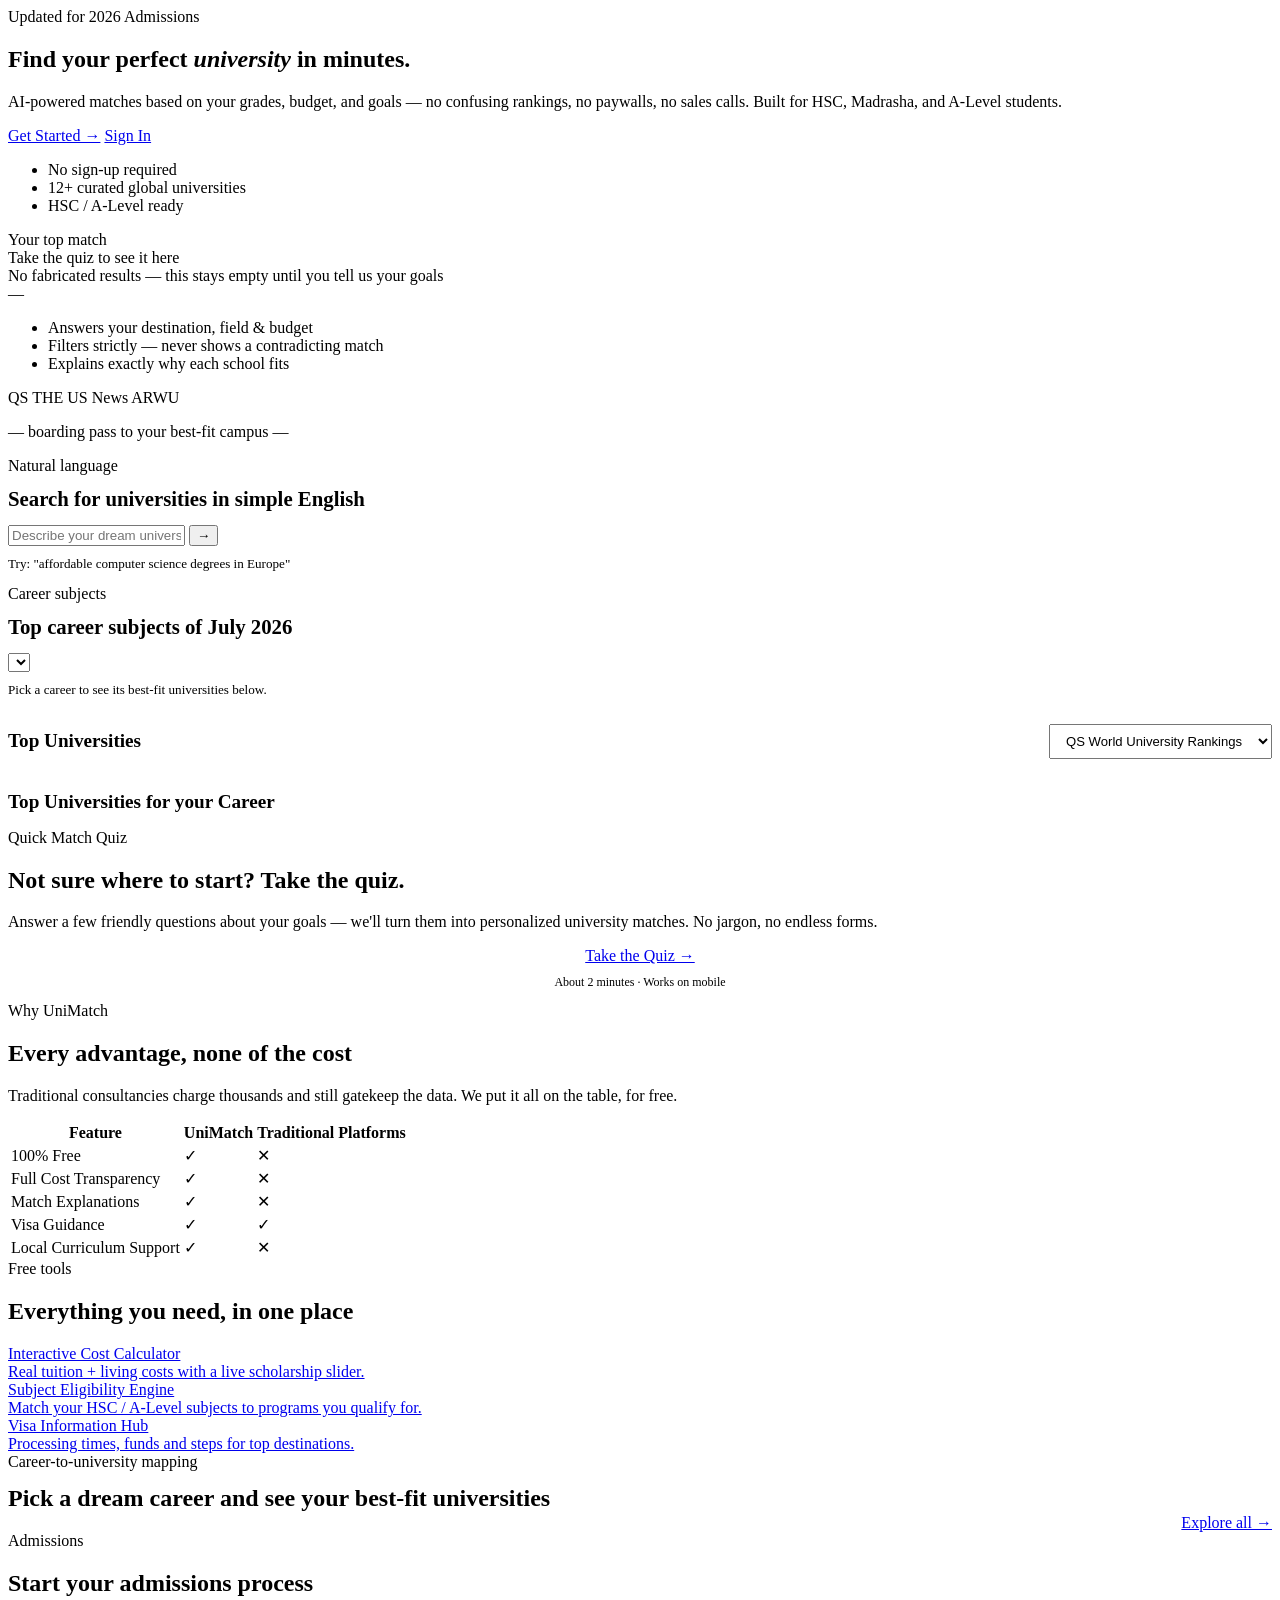
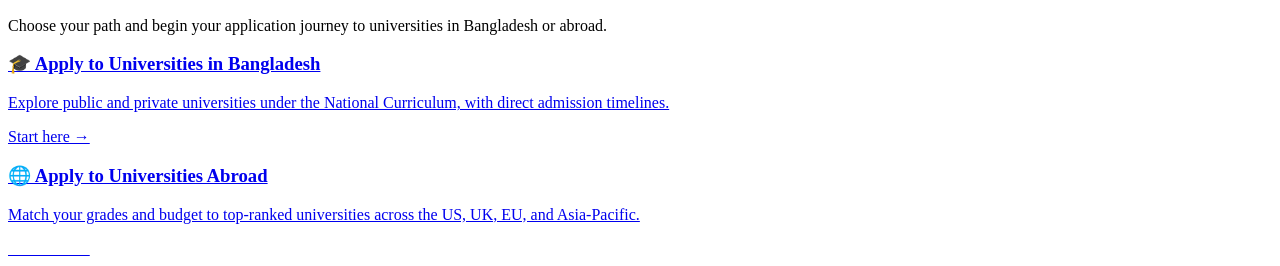
==== commit 57e2c583: "Add files via upload" ====
--- a/index.html
+++ b/index.html
@@ -1,63 +1,219 @@
 <!DOCTYPE html>
 <html lang="en">
 <head>
-  <meta charset="UTF-8">
-  <meta name="viewport" content="width=device-width, initial-scale=1.0">
-  <title>UniMatch — Smart University Matching</title>
-  <link rel="stylesheet" href="style.css">
-  <script src="js/main.js" defer></script>
+<meta charset="UTF-8">
+<meta name="viewport" content="width=device-width, initial-scale=1.0">
+<title>UniMatch — Find Your Perfect University in Minutes</title>
+<meta name="description" content="AI-assisted, 100% free university matching for HSC, Madrasha and A-Level students — no confusing rankings, no paywalls.">
+<link rel="preconnect" href="https://fonts.googleapis.com">
+<link rel="stylesheet" href="css/style.css">
 </head>
 <body>
 
-  <div id="site-header" data-active="home"></div>
-
-  <main class="wrap" style="padding-top: 40px; padding-bottom: 80px;">
-    <section class="reveal" style="text-align: center; max-width: 700px; margin: 0 auto 60px auto;">
-      <span class="eyebrow">AI-Assisted Search Framework</span>
-      <h1 style="font-size: 2.8rem; line-height: 1.15; margin: 12px 0 20px 0; letter-spacing: -0.03em;">
-        Find Your Perfect University Match.
-      </h1>
-      <p style="font-size: 1.2rem; color: var(--cream-dim); line-height: 1.6; margin-bottom: 30px;">
-        Connect your HSC, Madrasha, or A-Level grades directly to realistic global admissions pathways and local institution choices.
-      </p>
-      
-      <div style="background: var(--surface); border: 1px solid var(--line); padding: 6px; border-radius: 30px; display: flex; gap: 6px; align-items: center; max-width: 540px; margin: 0 auto;">
-        <input type="text" id="homeSearchInput" placeholder="Try: 'Computer Science in USA under $25k budget'..." style="flex: 1; background: transparent; border: 0; padding: 0 20px; color: var(--cream); font-family: inherit; font-size: 0.95rem; outline: none;">
-        <button class="btn btn-primary btn-shine" id="homeSearchBtn" style="border-radius: 24px; padding: 10px 24px;">Search Matrix</button>
-      </div>
-    </section>
-
-    <div class="footer-grid" style="margin-top: 40px; gap: 30px;">
-      <div class="visa-card reveal" style="padding: 30px;">
-        <span class="eyebrow">Strategic Evaluation</span>
-        <h3>Natural Query Search</h3>
-        <p style="margin-top: 10px; color: var(--cream-dim);">Describe your dream target parameters in normal everyday language. The processing engine isolates regions, fees, and subject domains automatically.</p>
-        <a href="tools.html#search" class="btn btn-ghost btn-sm" style="margin-top: 20px; padding-left: 0;">Launch Search →</a>
-      </div>
-      <div class="visa-card reveal" style="padding: 30px;">
-        <span class="eyebrow">Local Integrations</span>
-        <h3>Curriculum Alignment</h3>
-        <p style="margin-top: 10px; color: var(--cream-dim);">Custom parsing algorithms translate National Board GPA equations and A-Level raw sheets directly into international matching targets.</p>
-        <a href="tools.html#eligibility" class="btn btn-ghost btn-sm" style="margin-top: 20px; padding-left: 0;">Check Eligibility →</a>
-      </div>
-    </div>
-  </main>
-
-  <script>
-    document.addEventListener("DOMContentLoaded", () => {
-      const input = document.getElementById("homeSearchInput");
-      const btn = document.getElementById("homeSearchBtn");
-      if(btn && input) {
-        const trigger = () => {
-          if(input.value.trim()) window.location.href = `tools.html?q=${encodeURIComponent(input.value.trim())}#search`;
-        };
-        btn.addEventListener("click", trigger);
-        input.addEventListener("keydown", e => { if(e.key === "Enter") trigger(); });
-      }
-    });
-  </script>
-
-  <div id="site-footer"></div>
-
+<div id="site-header" data-active="home"></div>
+
+<main>
+
+  <!-- HERO -->
+  <section class="hero">
+    <div class="wrap hero-grid">
+      <div>
+        <div class="hero-eyebrow-row">
+          <span class="hero-badge">Updated for 2026 Admissions</span>
+        </div>
+        <h1 class="hero-title">Find your perfect <em>university</em> in minutes.</h1>
+        <p class="hero-sub">AI-powered matches based on your grades, budget, and goals — no confusing rankings, no paywalls, no sales calls. Built for HSC, Madrasha, and A-Level students.</p>
+        <div class="hero-cta-row">
+          <a href="tools.html#quiz" class="btn btn-primary btn-shine">Get Started →</a>
+          <a href="#" class="btn btn-ghost">Sign In</a>
+        </div>
+        <ul class="hero-trust">
+          <li>No sign-up required</li>
+          <li>12+ curated global universities</li>
+          <li>HSC / A-Level ready</li>
+        </ul>
+      </div>
+
+      <div class="hero-visual">
+        <div class="ticket" id="heroTicket">
+          <div class="ticket-row">
+            <div>
+              <div class="ticket-label" id="heroTicketLabel">Your top match</div>
+              <div class="ticket-uni" id="heroTicketUni">Take the quiz to see it here</div>
+              <div class="ticket-loc" id="heroTicketLoc">No fabricated results — this stays empty until you tell us your goals</div>
+            </div>
+            <div class="ticket-score" id="heroTicketScore">—</div>
+          </div>
+          <div class="ticket-divider"></div>
+          <ul class="ticket-reasons" id="heroTicketReasons">
+            <li>Answers your destination, field &amp; budget</li>
+            <li>Filters strictly — never shows a contradicting match</li>
+            <li>Explains exactly why each school fits</li>
+          </ul>
+          <div class="ticket-tags">
+            <span class="ticket-tag">QS</span>
+            <span class="ticket-tag">THE</span>
+            <span class="ticket-tag">US News</span>
+            <span class="ticket-tag">ARWU</span>
+          </div>
+        </div>
+        <p class="hero-visual-caption">— boarding pass to your best-fit campus —</p>
+      </div>
+    </div>
+  </section>
+
+  <!-- DUAL SEARCH -->
+  <section style="padding-top:0;">
+    <div class="wrap panel-grid">
+      <div class="reveal">
+        <span class="eyebrow">Natural language</span>
+        <h3 style="font-family:var(--font-display);font-size:1.3rem;margin:12px 0 14px;">Search for universities in simple English</h3>
+        <div class="search-row">
+          <input class="input-line" id="homeSearchInput" placeholder="Describe your dream university…">
+          <button class="btn btn-primary" id="homeSearchBtn">→</button>
+        </div>
+        <p style="font-size:.82rem;color:var(--ink-45);margin-top:10px;">Try: "affordable computer science degrees in Europe"</p>
+      </div>
+      <div class="reveal">
+        <span class="eyebrow">Career subjects</span>
+        <h3 style="font-family:var(--font-display);font-size:1.3rem;margin:12px 0 14px;">Top career subjects of July 2026</h3>
+        <select class="input-line" id="homeCareerSelect"></select>
+        <p style="font-size:.82rem;color:var(--ink-45);margin-top:10px;">Pick a career to see its best-fit universities below.</p>
+      </div>
+    </div>
+  </section>
+
+  <!-- RANKINGS + CAREER PREVIEW -->
+  <section>
+    <div class="wrap panel-grid">
+      <div class="reveal">
+        <div class="field-block" style="display:flex;justify-content:space-between;align-items:center;">
+          <h3 style="font-family:var(--font-display);font-size:1.2rem;">Top Universities</h3>
+          <select class="input-line" style="width:auto;padding:8px 12px;font-size:.82rem;" id="homeRankSelect">
+            <option value="qs">QS World University Rankings</option>
+            <option value="the">Times Higher Education</option>
+            <option value="usnews">US News &amp; World Report</option>
+            <option value="arwu">ARWU Shanghai Ranking</option>
+          </select>
+        </div>
+        <ul id="homeRankList"></ul>
+      </div>
+      <div class="reveal">
+        <h3 style="font-family:var(--font-display);font-size:1.2rem;margin-bottom:16px;">Top Universities for your Career</h3>
+        <div id="homeCareerList"></div>
+      </div>
+    </div>
+  </section>
+
+  <!-- QUICK MATCH QUIZ BANNER -->
+  <section style="padding-top:0;">
+    <div class="wrap">
+      <div class="tool-hero reveal">
+        <div>
+          <span class="eyebrow">Quick Match Quiz</span>
+          <h2>Not sure where to start? Take the quiz.</h2>
+          <p>Answer a few friendly questions about your goals — we'll turn them into personalized university matches. No jargon, no endless forms.</p>
+        </div>
+        <div style="text-align:center;">
+          <a href="tools.html#quiz" class="btn btn-gold btn-shine">Take the Quiz →</a>
+          <p style="font-family:var(--font-mono);font-size:.75rem;color:var(--ink-45);margin-top:10px;">About 2 minutes · Works on mobile</p>
+        </div>
+      </div>
+    </div>
+  </section>
+
+  <!-- WHY FMV -->
+  <section>
+    <div class="wrap">
+      <div class="section-head center reveal">
+        <span class="eyebrow" style="justify-content:center;">Why UniMatch</span>
+        <h2>Every advantage, none of the cost</h2>
+        <p>Traditional consultancies charge thousands and still gatekeep the data. We put it all on the table, for free.</p>
+      </div>
+      <div class="compare-wrap reveal">
+        <table class="compare">
+          <thead>
+            <tr><th>Feature</th><th class="brand-col">UniMatch</th><th>Traditional Platforms</th></tr>
+          </thead>
+          <tbody>
+            <tr><td>100% Free</td><td class="yes">✓</td><td class="no">✕</td></tr>
+            <tr><td>Full Cost Transparency</td><td class="yes">✓</td><td class="no">✕</td></tr>
+            <tr><td>Match Explanations</td><td class="yes">✓</td><td class="no">✕</td></tr>
+            <tr><td>Visa Guidance</td><td class="yes">✓</td><td class="yes">✓</td></tr>
+            <tr><td>Local Curriculum Support</td><td class="yes">✓</td><td class="no">✕</td></tr>
+          </tbody>
+        </table>
+      </div>
+    </div>
+  </section>
+
+  <!-- TOOLS GRID -->
+  <section style="padding-top:0;">
+    <div class="wrap">
+      <div class="section-head reveal">
+        <span class="eyebrow">Free tools</span>
+        <h2>Everything you need, in one place</h2>
+      </div>
+      <div class="career-grid reveal" style="grid-template-columns:repeat(3,1fr);">
+        <a href="tools.html#cost" class="career-card">
+          <div class="career-name">Interactive Cost Calculator</div>
+          <div class="career-field">Real tuition + living costs with a live scholarship slider.</div>
+        </a>
+        <a href="tools.html#eligibility" class="career-card">
+          <div class="career-name">Subject Eligibility Engine</div>
+          <div class="career-field">Match your HSC / A-Level subjects to programs you qualify for.</div>
+        </a>
+        <a href="visa.html" class="career-card">
+          <div class="career-name">Visa Information Hub</div>
+          <div class="career-field">Processing times, funds and steps for top destinations.</div>
+        </a>
+      </div>
+    </div>
+  </section>
+
+  <!-- CAREER TO UNIVERSITY MAPPING -->
+  <section style="padding-top:0;">
+    <div class="wrap">
+      <div class="section-head reveal" style="display:flex;justify-content:space-between;align-items:flex-end;max-width:none;flex-wrap:wrap;gap:10px;">
+        <div>
+          <span class="eyebrow">Career-to-university mapping</span>
+          <h2 style="margin-top:14px;">Pick a dream career and see your best-fit universities</h2>
+        </div>
+        <a href="tools.html#career" class="btn btn-ghost btn-sm">Explore all →</a>
+      </div>
+      <div class="career-grid reveal" id="homeCareerGrid"></div>
+    </div>
+  </section>
+
+  <!-- ADMISSIONS CTA -->
+  <section>
+    <div class="wrap">
+      <div class="section-head center reveal">
+        <span class="eyebrow" style="justify-content:center;">Admissions</span>
+        <h2>Start your admissions process</h2>
+        <p>Choose your path and begin your application journey to universities in Bangladesh or abroad.</p>
+      </div>
+      <div class="path-grid reveal">
+        <a href="admissions.html#bd" class="path-card bd">
+          <h3>🎓 Apply to Universities in Bangladesh</h3>
+          <p>Explore public and private universities under the National Curriculum, with direct admission timelines.</p>
+          <span class="btn btn-ghost" style="border-color:rgba(16,25,46,.3);width:fit-content;">Start here →</span>
+        </a>
+        <a href="admissions.html#abroad" class="path-card abroad">
+          <h3>🌐 Apply to Universities Abroad</h3>
+          <p>Match your grades and budget to top-ranked universities across the US, UK, EU, and Asia-Pacific.</p>
+          <span class="btn btn-ghost" style="border-color:rgba(255,255,255,.35);color:#fff;width:fit-content;">Start here →</span>
+        </a>
+      </div>
+    </div>
+  </section>
+
+</main>
+
+<div id="site-footer"></div>
+
+<script src="js/data.js"></script>
+<script src="js/main.js"></script>
+<script src="js/home.js"></script>
 </body>
 </html>
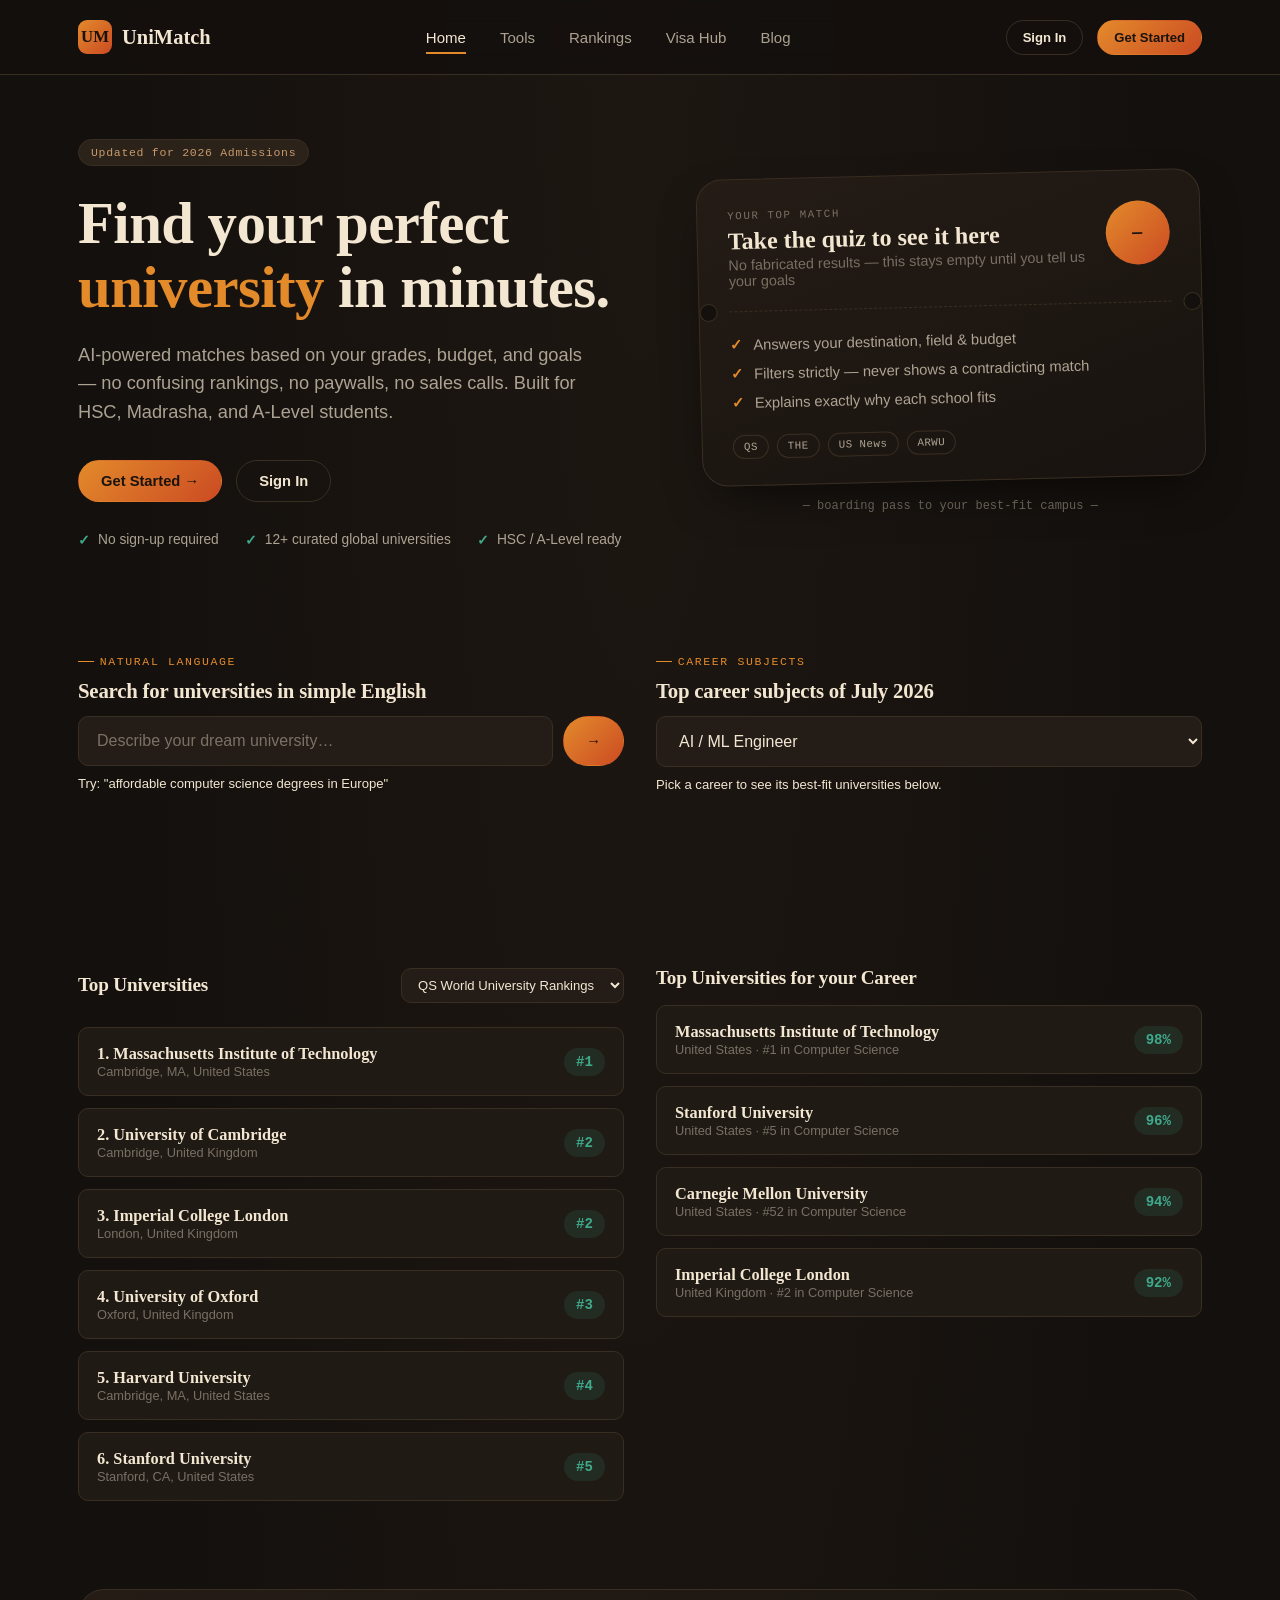
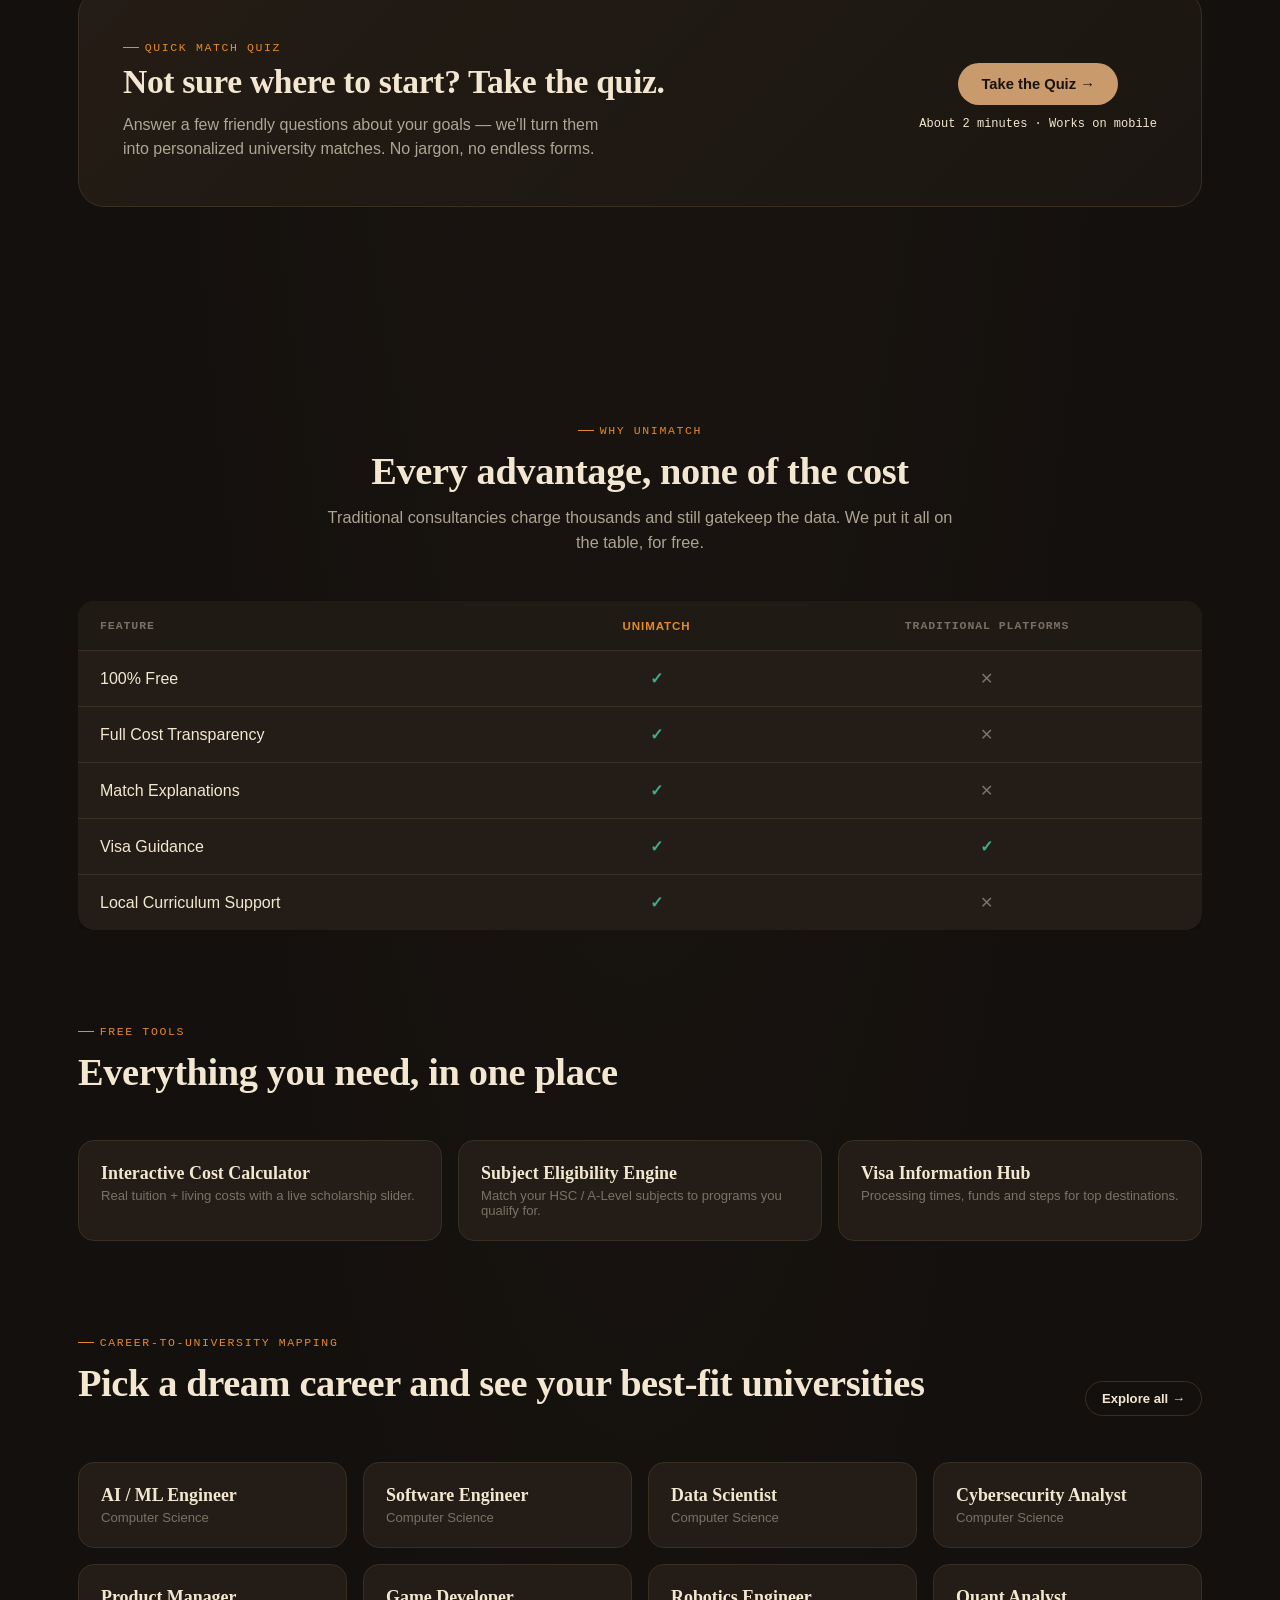
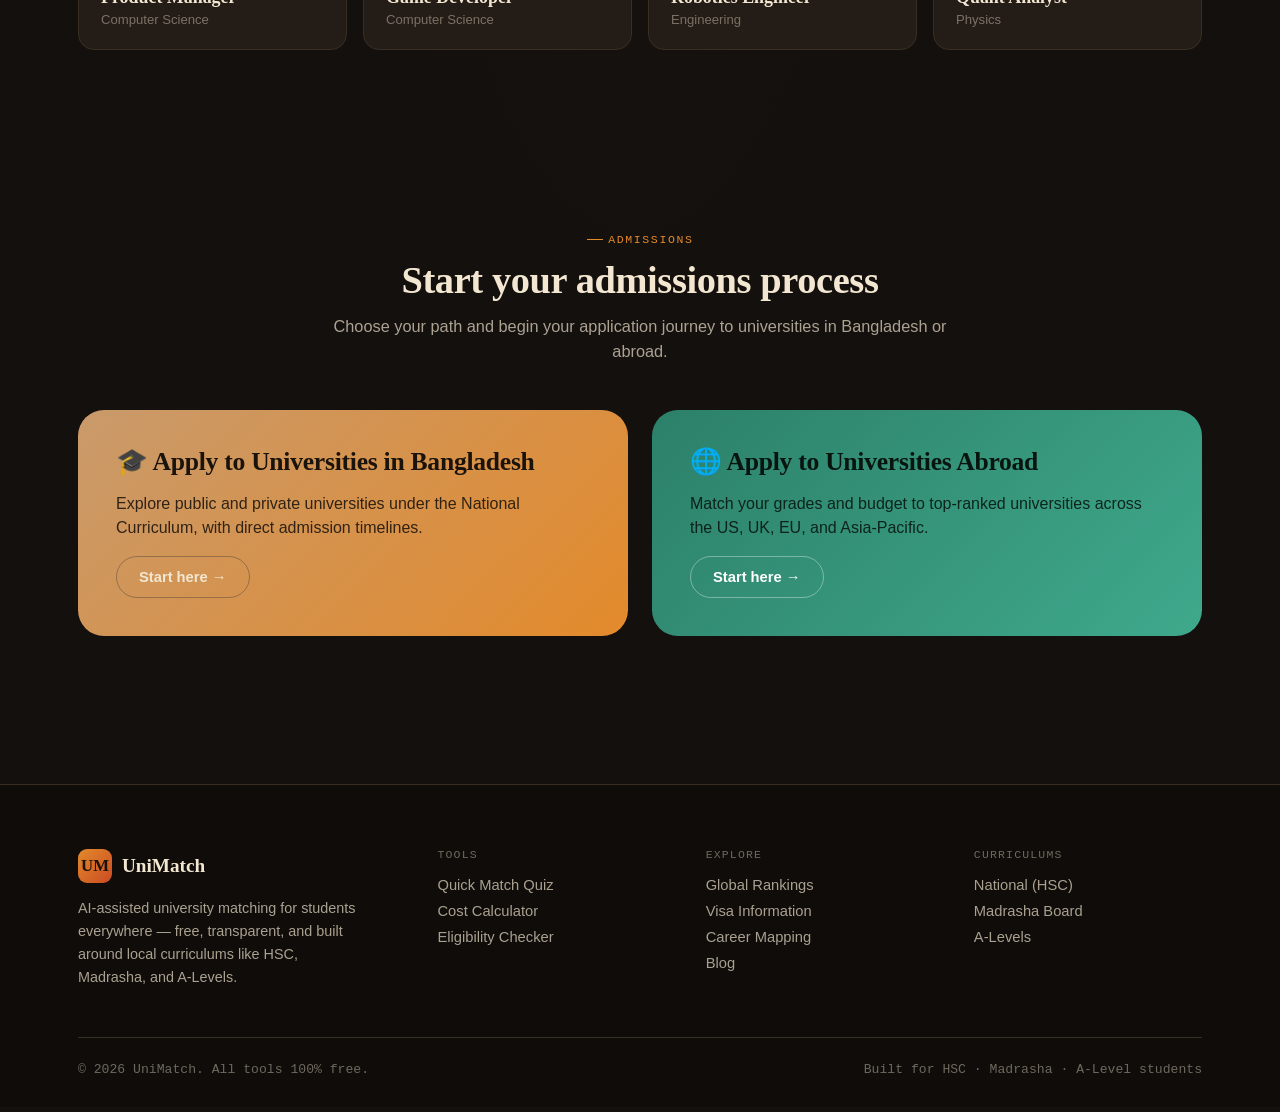
==== commit 26581d68: "Update index.html" ====
--- a/index.html
+++ b/index.html
@@ -6,7 +6,7 @@
 <title>UniMatch — Find Your Perfect University in Minutes</title>
 <meta name="description" content="AI-assisted, 100% free university matching for HSC, Madrasha and A-Level students — no confusing rankings, no paywalls.">
 <link rel="preconnect" href="https://fonts.googleapis.com">
-<link rel="stylesheet" href="css/style.css">
+<link rel="stylesheet" href="style.css">
 </head>
 <body>
 
--- a/style.css
+++ b/style.css
@@ -0,0 +1,548 @@
+/* ============================================================
+   UniMatch — design tokens v2
+   Dark stage backdrop, warm swatch palette (cream/tan/orange/
+   terracotta/near-black), floating card motif, mono data accents.
+============================================================ */
+
+@import url('https://fonts.googleapis.com/css2?family=Fraunces:opsz,wght@9..144,400;9..144,500;9..144,600;9..144,700&family=Inter:wght@400;500;600;700;800&family=IBM+Plex+Mono:wght@400;500;600&display=swap');
+
+:root{
+  --bg:         #14100D;
+  --bg-soft:    #1B1611;
+  --panel:      #201A15;
+  --card:       #241D17;
+  --card-hi:    #2B221A;
+  --line:       #392E22;
+  --line-soft:  #2A231B;
+
+  --cream:      #F3E7D2;
+  --cream-dim:  rgba(243,231,210,0.68);
+  --cream-45:   rgba(243,231,210,0.42);
+
+  --tan:        #C99A6B;
+  --orange:     #E38A2B;
+  --orange-deep:#B8651A;
+  --terracotta: #CB4B23;
+  --teal:       #3FA98C;
+  --teal-deep:  #2C8069;
+
+  --font-display: 'Fraunces', serif;
+  --font-body: 'Inter', sans-serif;
+  --font-mono: 'IBM Plex Mono', monospace;
+
+  --radius-s: 10px;
+  --radius-m: 16px;
+  --radius-l: 26px;
+
+  --shadow-card: 0 1px 0 rgba(0,0,0,0.3), 0 20px 40px -20px rgba(0,0,0,0.6);
+  --shadow-lift: 0 20px 50px -18px rgba(0,0,0,0.7);
+}
+
+*,*::before,*::after{ box-sizing:border-box; }
+html{ scroll-behavior:smooth; }
+body{
+  margin:0;
+  font-family:var(--font-body);
+  background:var(--bg);
+  background-image:radial-gradient(ellipse at top, #1D1712 0%, #14100D 60%);
+  color:var(--cream);
+  -webkit-font-smoothing:antialiased;
+}
+img{ max-width:100%; display:block; }
+a{ color:inherit; text-decoration:none; }
+button{ font-family:inherit; cursor:pointer; }
+ul{ margin:0; padding:0; list-style:none; }
+h1,h2,h3,h4{ font-family:var(--font-display); margin:0; line-height:1.08; letter-spacing:-0.01em; color:var(--cream); }
+p{ margin:0; }
+
+.eyebrow{
+  font-family:var(--font-mono);
+  font-size:.72rem;
+  letter-spacing:.14em;
+  text-transform:uppercase;
+  color:var(--orange);
+  display:inline-flex;
+  align-items:center;
+  gap:.5em;
+}
+.eyebrow::before{
+  content:"";
+  width:16px; height:1px;
+  background:var(--orange);
+  display:inline-block;
+}
+
+:focus-visible{
+  outline:2px solid var(--teal);
+  outline-offset:3px;
+  border-radius:4px;
+}
+
+/* ---------- layout shell ---------- */
+.wrap{ max-width:1180px; margin:0 auto; padding:0 28px; }
+main{ display:block; }
+section{ padding:88px 0; }
+@media (max-width:760px){
+  section{ padding:56px 0; }
+  .wrap{ padding:0 20px; }
+}
+
+/* swatch strip — echoes the reference palette */
+.swatch-strip{ display:flex; gap:8px; margin-bottom:22px; }
+.swatch-strip span{ width:22px; height:22px; border-radius:6px; box-shadow:inset 0 0 0 1px rgba(0,0,0,.25); }
+
+/* ---------- header ---------- */
+.site-header{
+  position:sticky; top:0; z-index:50;
+  background:rgba(20,16,13,0.86);
+  backdrop-filter:blur(12px);
+  border-bottom:1px solid var(--line);
+}
+.site-header .wrap{
+  height:74px;
+  display:flex; align-items:center; justify-content:space-between;
+}
+.brand{
+  display:flex; align-items:center; gap:10px;
+  font-family:var(--font-display); font-weight:600; font-size:1.28rem;
+  color:var(--cream);
+}
+.brand-mark{
+  width:34px; height:34px; border-radius:9px;
+  background:linear-gradient(135deg,var(--orange),var(--terracotta));
+  display:flex; align-items:center; justify-content:center;
+  color:#1A130C; font-family:var(--font-display); font-weight:700; font-size:1.05rem;
+}
+.main-nav{ display:flex; align-items:center; gap:34px; }
+.main-nav a{
+  font-size:.94rem; font-weight:500; color:var(--cream-dim);
+  position:relative; padding:6px 0;
+}
+.main-nav a:hover, .main-nav a.active{ color:var(--cream); }
+.main-nav a.active::after{
+  content:""; position:absolute; left:0; right:0; bottom:-2px; height:2px; background:var(--orange);
+}
+.header-actions{ display:flex; align-items:center; gap:14px; }
+.nav-toggle{ display:none; background:none; border:none; padding:6px; color:var(--cream); }
+.nav-toggle svg{ width:24px; height:24px; }
+
+.btn{
+  display:inline-flex; align-items:center; justify-content:center; gap:8px;
+  font-weight:600; font-size:.92rem;
+  padding:12px 22px; border-radius:999px;
+  border:1px solid transparent;
+  transition:transform .18s ease, box-shadow .18s ease, background .18s ease, color .18s ease;
+  white-space:nowrap;
+}
+.btn:hover{ transform:translateY(-1px); }
+.btn-primary{ background:linear-gradient(135deg,var(--orange),var(--terracotta)); color:#1A130C; }
+.btn-primary:hover{ box-shadow:var(--shadow-lift); filter:brightness(1.06); }
+.btn-ghost{ background:transparent; color:var(--cream); border-color:var(--line); }
+.btn-ghost:hover{ border-color:var(--tan); }
+.btn-gold{ background:var(--tan); color:#1A130C; }
+.btn-gold:hover{ filter:brightness(1.08); }
+.btn-teal{ background:var(--teal); color:#0E1E1A; }
+.btn-teal:hover{ background:var(--teal-deep); color:#fff; }
+.btn-sm{ padding:9px 16px; font-size:.82rem; }
+.btn-block{ width:100%; }
+.btn[disabled]{ opacity:.4; cursor:not-allowed; transform:none !important; }
+
+/* ---------- boarding-pass / ticket card motif ---------- */
+.pass{
+  position:relative;
+  background:var(--card);
+  border:1px solid var(--line);
+  border-radius:var(--radius-m);
+  box-shadow:var(--shadow-card);
+  overflow:hidden;
+}
+
+/* ---------- hero ---------- */
+.hero{ padding:64px 0 100px; position:relative; overflow:hidden; }
+.hero-grid{
+  display:grid;
+  grid-template-columns:1.05fr .95fr;
+  gap:64px;
+  align-items:center;
+}
+.hero-eyebrow-row{ display:flex; align-items:center; gap:14px; margin-bottom:26px; flex-wrap:wrap; }
+.hero-badge{
+  font-family:var(--font-mono); font-size:.72rem; letter-spacing:.06em;
+  background:var(--card-hi); border:1px solid var(--line); color:var(--tan);
+  padding:6px 12px; border-radius:999px;
+}
+h1.hero-title{
+  font-size:clamp(2.5rem, 4.6vw, 3.7rem);
+  font-weight:600;
+  margin-bottom:22px;
+}
+h1.hero-title em{ font-style:normal; color:var(--orange); }
+.hero-sub{
+  font-size:1.14rem; color:var(--cream-dim); max-width:520px; margin-bottom:34px; line-height:1.55;
+}
+.hero-cta-row{ display:flex; gap:14px; flex-wrap:wrap; margin-bottom:30px; }
+.hero-trust{ display:flex; gap:26px; flex-wrap:wrap; }
+.hero-trust li{
+  font-size:.86rem; color:var(--cream-dim); display:flex; align-items:center; gap:8px;
+}
+.hero-trust li::before{ content:"✓"; color:var(--teal); font-weight:700; }
+
+.hero-visual{ position:relative; }
+.ticket{
+  background:linear-gradient(160deg,#241C15,#181310);
+  color:var(--cream);
+  border:1px solid var(--line);
+  border-radius:var(--radius-l);
+  padding:30px 30px 26px;
+  box-shadow:var(--shadow-lift);
+  transform:rotate(-1.4deg);
+}
+.ticket-row{ display:flex; justify-content:space-between; align-items:flex-start; margin-bottom:22px; }
+.ticket-label{ font-family:var(--font-mono); font-size:.68rem; letter-spacing:.14em; text-transform:uppercase; color:var(--cream-45); margin-bottom:6px; }
+.ticket-score{
+  width:64px; height:64px; border-radius:50%;
+  background:linear-gradient(135deg,var(--orange),var(--terracotta)); color:#1A130C;
+  display:flex; align-items:center; justify-content:center;
+  font-family:var(--font-mono); font-weight:600; font-size:1.05rem;
+  flex-shrink:0;
+}
+.ticket-uni{ font-family:var(--font-display); font-size:1.5rem; font-weight:600; margin-bottom:2px; }
+.ticket-loc{ font-size:.9rem; color:var(--cream-45); }
+.ticket-divider{ border-top:1px dashed var(--line); margin:18px 0; position:relative; }
+.ticket-divider::before,.ticket-divider::after{
+  content:""; position:absolute; top:-9px; width:18px; height:18px; border-radius:50%; background:var(--bg);
+  border:1px solid var(--line);
+}
+.ticket-divider::before{ left:-30px; }
+.ticket-divider::after{ right:-30px; }
+.ticket-reasons li{
+  display:flex; align-items:center; gap:10px; font-size:.92rem; padding:6px 0; color:var(--cream-dim);
+}
+.ticket-reasons li::before{ content:"✓"; color:var(--orange); font-weight:700; }
+.ticket-tags{ display:flex; gap:8px; margin-top:18px; flex-wrap:wrap; }
+.ticket-tag{
+  font-family:var(--font-mono); font-size:.68rem; letter-spacing:.04em;
+  border:1px solid var(--line); color:var(--cream-dim);
+  padding:5px 10px; border-radius:999px;
+}
+.hero-visual-caption{
+  font-family:var(--font-mono); font-size:.75rem; color:var(--cream-45); text-align:center; margin-top:18px;
+}
+
+/* ---------- section heads ---------- */
+.section-head{ max-width:640px; margin-bottom:46px; }
+.section-head h2{ font-size:clamp(1.9rem,3vw,2.5rem); margin:14px 0 12px; font-weight:600; }
+.section-head p{ color:var(--cream-dim); font-size:1.02rem; line-height:1.55; }
+.section-head.center{ margin-left:auto; margin-right:auto; text-align:center; }
+
+/* ---------- comparison table ---------- */
+.compare-wrap{ overflow-x:auto; }
+table.compare{
+  width:100%; border-collapse:collapse; min-width:560px;
+  background:var(--card); border-radius:var(--radius-m); overflow:hidden;
+  box-shadow:var(--shadow-card);
+}
+table.compare th, table.compare td{ padding:18px 22px; text-align:left; border-bottom:1px solid var(--line); }
+table.compare thead th{
+  font-family:var(--font-mono); font-size:.72rem; letter-spacing:.08em; text-transform:uppercase; color:var(--cream-45);
+  background:var(--panel);
+}
+table.compare th:not(:first-child), table.compare td:not(:first-child){ text-align:center; }
+table.compare tbody tr:last-child td{ border-bottom:none; }
+table.compare td.yes{ color:var(--teal); font-weight:700; }
+table.compare td.no{ color:var(--cream-45); }
+table.compare th.brand-col{ color:var(--orange); font-family:var(--font-body); font-weight:700; }
+
+/* ---------- career grid ---------- */
+.career-grid{ display:grid; grid-template-columns:repeat(4,1fr); gap:16px; }
+@media (max-width:900px){ .career-grid{ grid-template-columns:repeat(2,1fr); } }
+@media (max-width:520px){ .career-grid{ grid-template-columns:1fr; } }
+.career-card{
+  background:var(--card); border:1px solid var(--line); border-radius:var(--radius-m);
+  padding:22px; cursor:pointer; transition:border-color .18s, transform .18s, box-shadow .18s;
+  text-align:left; width:100%;
+}
+.career-card:hover{ border-color:var(--teal); transform:translateY(-3px); box-shadow:var(--shadow-card); }
+.career-card.active{ border-color:var(--orange); background:var(--card-hi); }
+.career-card .career-name{ font-family:var(--font-display); font-size:1.12rem; font-weight:600; margin-bottom:4px; }
+.career-card .career-field{ font-size:.82rem; color:var(--cream-45); }
+
+.career-results{ margin-top:28px; }
+.career-results-head{ display:flex; align-items:baseline; justify-content:space-between; margin-bottom:16px; flex-wrap:wrap; gap:8px;}
+.career-results-head h3{ font-size:1.3rem; }
+.career-results-head p{ color:var(--cream-dim); font-size:.92rem; max-width:520px; }
+
+.match-row{
+  display:grid; grid-template-columns:auto 1fr auto; gap:18px; align-items:center;
+  background:var(--card); border:1px solid var(--line); border-radius:var(--radius-s);
+  padding:16px 20px; margin-bottom:10px;
+}
+.match-rank{ font-family:var(--font-mono); color:var(--cream-45); font-size:.85rem; }
+.match-name{ font-weight:700; font-family:var(--font-display); font-size:1.05rem; }
+.match-loc{ font-size:.82rem; color:var(--cream-45); }
+.match-pct{
+  font-family:var(--font-mono); font-weight:600; color:var(--teal);
+  background:rgba(63,169,140,0.12); padding:6px 12px; border-radius:999px; font-size:.88rem;
+}
+
+/* ---------- footer ---------- */
+.site-footer{ background:#0F0C09; color:var(--cream-dim); padding:64px 0 30px; margin-top:60px; border-top:1px solid var(--line); }
+.footer-grid{ display:grid; grid-template-columns:1.4fr 1fr 1fr 1fr; gap:40px; margin-bottom:48px; }
+@media (max-width:760px){ .footer-grid{ grid-template-columns:1fr 1fr; } }
+.footer-brand{ display:flex; align-items:center; gap:10px; color:var(--cream); font-family:var(--font-display); font-size:1.2rem; font-weight:600; margin-bottom:14px; }
+.footer-desc{ font-size:.9rem; line-height:1.6; max-width:280px; }
+.footer-col h4{ font-family:var(--font-mono); font-size:.72rem; letter-spacing:.1em; text-transform:uppercase; color:var(--cream-45); margin-bottom:16px; font-weight:500;}
+.footer-col li{ margin-bottom:10px; font-size:.92rem; }
+.footer-col a:hover{ color:var(--orange); }
+.footer-bottom{ border-top:1px solid var(--line); padding-top:24px; font-size:.82rem; font-family:var(--font-mono); color:var(--cream-45); display:flex; justify-content:space-between; flex-wrap:wrap; gap:10px; }
+
+/* ---------- tools page ---------- */
+.tool-tabs{ display:flex; gap:10px; flex-wrap:wrap; margin-bottom:42px; }
+.tool-tab{
+  font-size:.88rem; font-weight:600; padding:10px 18px; border-radius:999px;
+  border:1px solid var(--line); background:var(--card); color:var(--cream-dim);
+  transition:all .16s;
+}
+.tool-tab:hover{ border-color:var(--tan); color:var(--cream); }
+.tool-tab.active{ background:linear-gradient(135deg,var(--orange),var(--terracotta)); color:#1A130C; border-color:transparent; }
+
+.tool-panel{ display:none; }
+.tool-panel.active{ display:block; }
+
+.tool-hero{
+  background:linear-gradient(135deg,#241C15,#1B1611);
+  border:1px solid var(--line);
+  border-radius:var(--radius-l);
+  padding:44px;
+  display:grid; grid-template-columns:1fr auto; gap:30px; align-items:center;
+  margin-bottom:34px;
+}
+@media (max-width:700px){ .tool-hero{ grid-template-columns:1fr; padding:30px 24px;} }
+.tool-hero h2{ font-size:clamp(1.6rem,3vw,2.1rem); margin:10px 0 12px; }
+.tool-hero p{ color:var(--cream-dim); max-width:480px; line-height:1.55; }
+.tool-tag{
+  display:inline-flex; align-items:center; gap:8px;
+  font-family:var(--font-mono); font-size:.7rem; letter-spacing:.1em; text-transform:uppercase;
+  padding:6px 12px; border-radius:999px; font-weight:600;
+}
+.tag-gold{ background:rgba(201,154,107,0.16); color:var(--tan); }
+.tag-teal{ background:rgba(63,169,140,0.16); color:var(--teal); }
+
+.panel-grid{ display:grid; grid-template-columns:1fr 1fr; gap:32px; align-items:start; }
+@media (max-width:820px){ .panel-grid{ grid-template-columns:1fr; } }
+
+.field-block{ margin-bottom:24px; }
+.field-label{ font-family:var(--font-mono); font-size:.72rem; letter-spacing:.1em; text-transform:uppercase; color:var(--cream-45); margin-bottom:12px; display:block; }
+.chip-row{ display:flex; gap:10px; flex-wrap:wrap; }
+.chip{
+  padding:11px 18px; border-radius:999px; border:1.5px solid var(--line); background:var(--card);
+  font-size:.9rem; font-weight:600; color:var(--cream-dim); transition:all .15s;
+}
+.chip:hover{ border-color:var(--tan); }
+.chip.selected{ background:var(--teal); border-color:var(--teal); color:#0E1E1A; }
+.chip.selected.gold{ background:var(--orange); border-color:var(--orange); color:#1A130C; }
+
+.input-line{
+  width:100%; padding:15px 18px; border:1.5px solid var(--line); border-radius:var(--radius-s);
+  font-size:1rem; font-family:var(--font-body); background:var(--card); color:var(--cream);
+}
+.input-line::placeholder{ color:var(--cream-45); }
+.input-line:focus{ border-color:var(--teal); outline:none; }
+.search-row{ display:flex; gap:10px; }
+.search-row .input-line{ flex:1; }
+
+.result-panel{
+  background:var(--card); border:1px solid var(--line); border-radius:var(--radius-m);
+  padding:30px; min-height:220px; box-shadow:var(--shadow-card);
+}
+.result-empty{ color:var(--cream-45); font-size:.95rem; text-align:center; padding:40px 10px; line-height:1.6; }
+
+.uni-result-card{
+  border:1px solid var(--line); border-radius:var(--radius-s); padding:16px 18px; margin-bottom:12px;
+  display:flex; justify-content:space-between; align-items:center; gap:14px; background:var(--panel);
+}
+.uni-result-card:last-child{ margin-bottom:0; }
+.uni-result-name{ font-family:var(--font-display); font-weight:600; font-size:1.02rem; }
+.uni-result-meta{ font-size:.8rem; color:var(--cream-45); }
+
+.subject-pill-list{ display:flex; flex-wrap:wrap; gap:10px; margin-top:14px; }
+.subject-pill{
+  font-family:var(--font-mono); font-size:.82rem; background:var(--panel); border:1px solid var(--line);
+  padding:8px 14px; border-radius:999px;
+}
+
+.eca-tier{ margin-bottom:22px; }
+.eca-tier h4{ font-size:1rem; margin-bottom:10px; font-family:var(--font-body); font-weight:700; color:var(--cream); }
+.eca-tier li{ padding:9px 0; border-bottom:1px dashed var(--line); font-size:.92rem; display:flex; gap:10px; color:var(--cream-dim); }
+.eca-tier li::before{ content:"—"; color:var(--cream-45); }
+.eca-tier li:last-child{ border-bottom:none; }
+
+/* cost calculator */
+.slider-row{ margin-top:6px; }
+.slider-row input[type=range]{ width:100%; accent-color:var(--teal); margin:14px 0 6px; }
+.slider-value{ font-family:var(--font-mono); font-weight:600; color:var(--teal); }
+.cost-breakdown-row{ display:flex; justify-content:space-between; padding:11px 0; border-bottom:1px solid var(--line); font-size:.92rem; color:var(--cream-dim); }
+.cost-breakdown-row:last-child{ border-bottom:none; }
+.cost-total{ display:flex; justify-content:space-between; padding-top:18px; margin-top:6px; font-size:1.15rem; font-weight:700; font-family:var(--font-display); color:var(--cream); }
+
+/* mini bar chart (pure CSS, no libs) */
+.bar-chart{ display:flex; flex-direction:column; gap:10px; margin-top:16px; }
+.bar-row{ display:grid; grid-template-columns:120px 1fr auto; gap:12px; align-items:center; font-size:.82rem; }
+.bar-track{ height:10px; border-radius:6px; background:var(--panel); overflow:hidden; }
+.bar-fill{ height:100%; border-radius:6px; background:linear-gradient(90deg,var(--orange),var(--terracotta)); width:0%; transition:width .8s ease; }
+.bar-fill.teal{ background:linear-gradient(90deg,var(--teal-deep),var(--teal)); }
+.bar-label{ color:var(--cream-dim); }
+.bar-value{ font-family:var(--font-mono); color:var(--cream-45); }
+
+/* quiz */
+.quiz-progress{ display:flex; gap:6px; margin-bottom:30px; }
+.quiz-progress span{ height:4px; flex:1; background:var(--line); border-radius:2px; overflow:hidden; }
+.quiz-progress span i{ display:block; height:100%; width:0; background:var(--orange); transition:width .3s; }
+.quiz-step{ display:none; }
+.quiz-step.active{ display:block; }
+.quiz-question{ font-family:var(--font-display); font-size:1.5rem; margin-bottom:20px; }
+.quiz-nav{ display:flex; justify-content:space-between; margin-top:30px; }
+
+/* ---------- rankings page ---------- */
+.rank-tabs{ display:flex; gap:10px; margin-bottom:28px; flex-wrap:wrap; }
+table.rank-table{ width:100%; border-collapse:collapse; background:var(--card); border-radius:var(--radius-m); overflow:hidden; box-shadow:var(--shadow-card); }
+table.rank-table th, table.rank-table td{ padding:16px 20px; text-align:left; border-bottom:1px solid var(--line); }
+table.rank-table thead th{ font-family:var(--font-mono); font-size:.7rem; text-transform:uppercase; letter-spacing:.08em; color:var(--cream-45); background:var(--panel); }
+table.rank-table td.rank-num{ font-family:var(--font-mono); color:var(--orange); font-weight:700; }
+table.rank-table td.tuition{ font-family:var(--font-mono); color:var(--cream-dim); }
+table.rank-table tbody tr:hover{ background:var(--card-hi); }
+table.rank-table tbody tr:last-child td{ border-bottom:none; }
+
+/* ---------- visa page ---------- */
+.visa-grid{ display:grid; grid-template-columns:1fr 1fr; gap:22px; }
+@media (max-width:760px){ .visa-grid{ grid-template-columns:1fr; } }
+.visa-card{ background:var(--card); border:1px solid var(--line); border-radius:var(--radius-m); padding:26px; box-shadow:var(--shadow-card); }
+.visa-card-head{ display:flex; justify-content:space-between; align-items:flex-start; margin-bottom:14px; }
+.visa-card-head h3{ font-size:1.3rem; }
+.visa-badge{ font-family:var(--font-mono); font-size:.68rem; background:var(--panel); border:1px solid var(--line); padding:5px 10px; border-radius:999px; color:var(--tan); }
+.visa-meta{ display:flex; gap:26px; margin-bottom:16px; }
+.visa-meta div{ font-size:.85rem; color:var(--cream-dim); }
+.visa-meta .label{ display:block; color:var(--cream-45); font-family:var(--font-mono); font-size:.68rem; text-transform:uppercase; letter-spacing:.06em; margin-bottom:3px; }
+.visa-steps li{ counter-increment:step; padding:7px 0; font-size:.9rem; display:flex; gap:10px; color:var(--cream-dim); }
+.visa-steps{ counter-reset:step; }
+.visa-steps li::before{ content:counter(step); font-family:var(--font-mono); font-size:.75rem; color:#0E1E1A; background:var(--teal); width:20px; height:20px; border-radius:50%; display:flex; align-items:center; justify-content:center; flex-shrink:0; margin-top:1px;}
+
+/* ---------- admissions page ---------- */
+.path-grid{ display:grid; grid-template-columns:1fr 1fr; gap:24px; }
+@media (max-width:700px){ .path-grid{ grid-template-columns:1fr; } }
+.path-card{
+  padding:38px; border-radius:var(--radius-l); color:#1A130C;
+  display:flex; flex-direction:column; gap:16px; min-height:220px; justify-content:space-between;
+}
+.path-card.bd{ background:linear-gradient(135deg,var(--tan),var(--orange)); }
+.path-card.abroad{ background:linear-gradient(135deg,var(--teal-deep),var(--teal)); color:#08150F; }
+.path-card h3{ font-size:1.6rem; color:inherit; }
+.path-card p{ opacity:.88; line-height:1.5; }
+
+/* new-feature callouts */
+.feature-note{
+  font-family:var(--font-mono); font-size:.78rem; color:var(--cream-45);
+  background:var(--panel); border:1px dashed var(--line); padding:12px 16px; border-radius:var(--radius-s); margin-bottom:24px;
+  line-height:1.6;
+}
+.badge-soon{
+  font-family:var(--font-mono); font-size:.64rem; letter-spacing:.06em; text-transform:uppercase;
+  background:rgba(226,134,43,.16); color:var(--orange); padding:3px 8px; border-radius:6px; margin-left:8px;
+}
+
+/* ---------- blog ---------- */
+.blog-filter-row{ display:flex; gap:10px; flex-wrap:wrap; margin-bottom:36px; }
+.blog-grid{ display:grid; grid-template-columns:repeat(3,1fr); gap:24px; }
+@media (max-width:900px){ .blog-grid{ grid-template-columns:repeat(2,1fr); } }
+@media (max-width:640px){ .blog-grid{ grid-template-columns:1fr; } }
+
+.blog-card{
+  background:var(--card); border:1px solid var(--line); border-radius:var(--radius-m);
+  overflow:hidden; transition:transform .18s, box-shadow .18s, border-color .18s;
+  display:flex; flex-direction:column;
+}
+.blog-card:hover{ transform:translateY(-4px); box-shadow:var(--shadow-lift); border-color:var(--tan); }
+
+.blog-cover{
+  aspect-ratio:4/3; position:relative; overflow:hidden;
+  display:flex; flex-direction:column; justify-content:flex-end; padding:22px;
+  color:#fff;
+}
+.blog-cover::before{
+  content:""; position:absolute; inset:0;
+  background:radial-gradient(circle at 30% 20%, rgba(255,255,255,.14), transparent 55%);
+}
+.blog-cover.theme-orange{ background:linear-gradient(150deg,#5A3315,#2A1608); }
+.blog-cover.theme-teal{ background:linear-gradient(150deg,#134B40,#0B2620); }
+.blog-cover.theme-gold{ background:linear-gradient(150deg,#5C4720,#2B2110); }
+.blog-cover.theme-terracotta{ background:linear-gradient(150deg,#5C2311,#2A1006); }
+
+.blog-cover-category{
+  position:absolute; top:16px; left:16px;
+  font-family:var(--font-mono); font-size:.64rem; letter-spacing:.08em; text-transform:uppercase;
+  background:rgba(20,16,13,0.55); backdrop-filter:blur(4px);
+  padding:5px 10px; border-radius:999px; z-index:2;
+}
+.blog-cover-num{ font-family:var(--font-display); font-size:3.6rem; font-weight:700; line-height:1; z-index:2; color:var(--orange); text-shadow:0 4px 20px rgba(0,0,0,.4); }
+.blog-cover-big{ font-family:var(--font-display); font-size:1.5rem; font-weight:600; line-height:1.15; z-index:2; }
+.blog-cover-highlight{ background:var(--orange); color:#1A130C; padding:1px 8px; border-radius:4px; display:inline; box-decoration-break:clone; -webkit-box-decoration-break:clone; }
+.blog-cover-sub{ font-size:.82rem; opacity:.75; margin-top:6px; z-index:2; font-weight:600; letter-spacing:.02em; }
+.blog-cover-label{ font-family:var(--font-mono); font-size:.72rem; letter-spacing:.06em; opacity:.85; margin-top:6px; z-index:2; }
+
+.blog-card-body{ padding:20px 22px 24px; display:flex; flex-direction:column; gap:10px; flex:1; }
+.blog-card-title{ font-family:var(--font-display); font-size:1.12rem; font-weight:600; line-height:1.3; }
+.blog-card-excerpt{ font-size:.86rem; color:var(--cream-dim); line-height:1.55; flex:1; }
+.blog-card-meta{ display:flex; justify-content:space-between; font-family:var(--font-mono); font-size:.72rem; color:var(--cream-45); margin-top:4px; }
+
+.blog-post-hero{ margin-bottom:40px; }
+.blog-post-cover{ aspect-ratio:16/6; border-radius:var(--radius-l); margin-bottom:28px; }
+.blog-post-meta-row{ display:flex; gap:16px; align-items:center; flex-wrap:wrap; margin-bottom:16px; }
+.blog-post-title{ font-size:clamp(1.8rem,3.4vw,2.6rem); margin-bottom:18px; }
+.blog-post-body{ max-width:720px; }
+.blog-post-body h3{ font-size:1.25rem; margin:34px 0 12px; color:var(--orange); }
+.blog-post-body p{ color:var(--cream-dim); line-height:1.75; font-size:1.02rem; margin-bottom:4px; }
+.blog-related{ margin-top:70px; }
+
+/* ---------- Animated shine button (pure-CSS equivalent, no framework needed) ---------- */
+.btn-shine{
+  position:relative;
+  overflow:hidden;
+  isolation:isolate;
+}
+.btn-shine::before{
+  content:"";
+  position:absolute; inset:0;
+  background:linear-gradient(-75deg, transparent 40%, rgba(255,255,255,0.55) 50%, transparent 60%);
+  background-size:250% 100%;
+  background-position:150% 0;
+  opacity:0;
+  animation:btnShineSweep 2.6s ease-in-out infinite;
+  pointer-events:none;
+  z-index:1;
+}
+.btn-shine.btn-ghost::before{ background:linear-gradient(-75deg, transparent 40%, rgba(227,138,43,0.5) 50%, transparent 60%); }
+.btn-shine > *{ position:relative; z-index:2; }
+@keyframes btnShineSweep{
+  0%{ background-position:150% 0; opacity:0; }
+  12%{ opacity:1; }
+  32%{ background-position:-50% 0; opacity:0; }
+  100%{ background-position:-50% 0; opacity:0; }
+}
+@media (prefers-reduced-motion: reduce){
+  .btn-shine::before{ animation:none; display:none; }
+}
+
+/* misc */
+.divider-note{ font-family:var(--font-mono); font-size:.8rem; color:var(--cream-45); background:var(--panel); border:1px dashed var(--line); padding:12px 16px; border-radius:var(--radius-s); margin-bottom:24px; }
+.mono-num{ font-family:var(--font-mono); }
+.reveal{ opacity:0; transform:translateY(16px); transition:opacity .6s ease, transform .6s ease; }
+.reveal.in{ opacity:1; transform:none; }
+
+@media (max-width:900px){
+  .hero-grid{ grid-template-columns:1fr; }
+  .main-nav{ display:none; }
+  .nav-toggle{ display:inline-flex; }
+}
+@media (prefers-reduced-motion: reduce){
+  *{ animation:none !important; transition:none !important; }
+}
